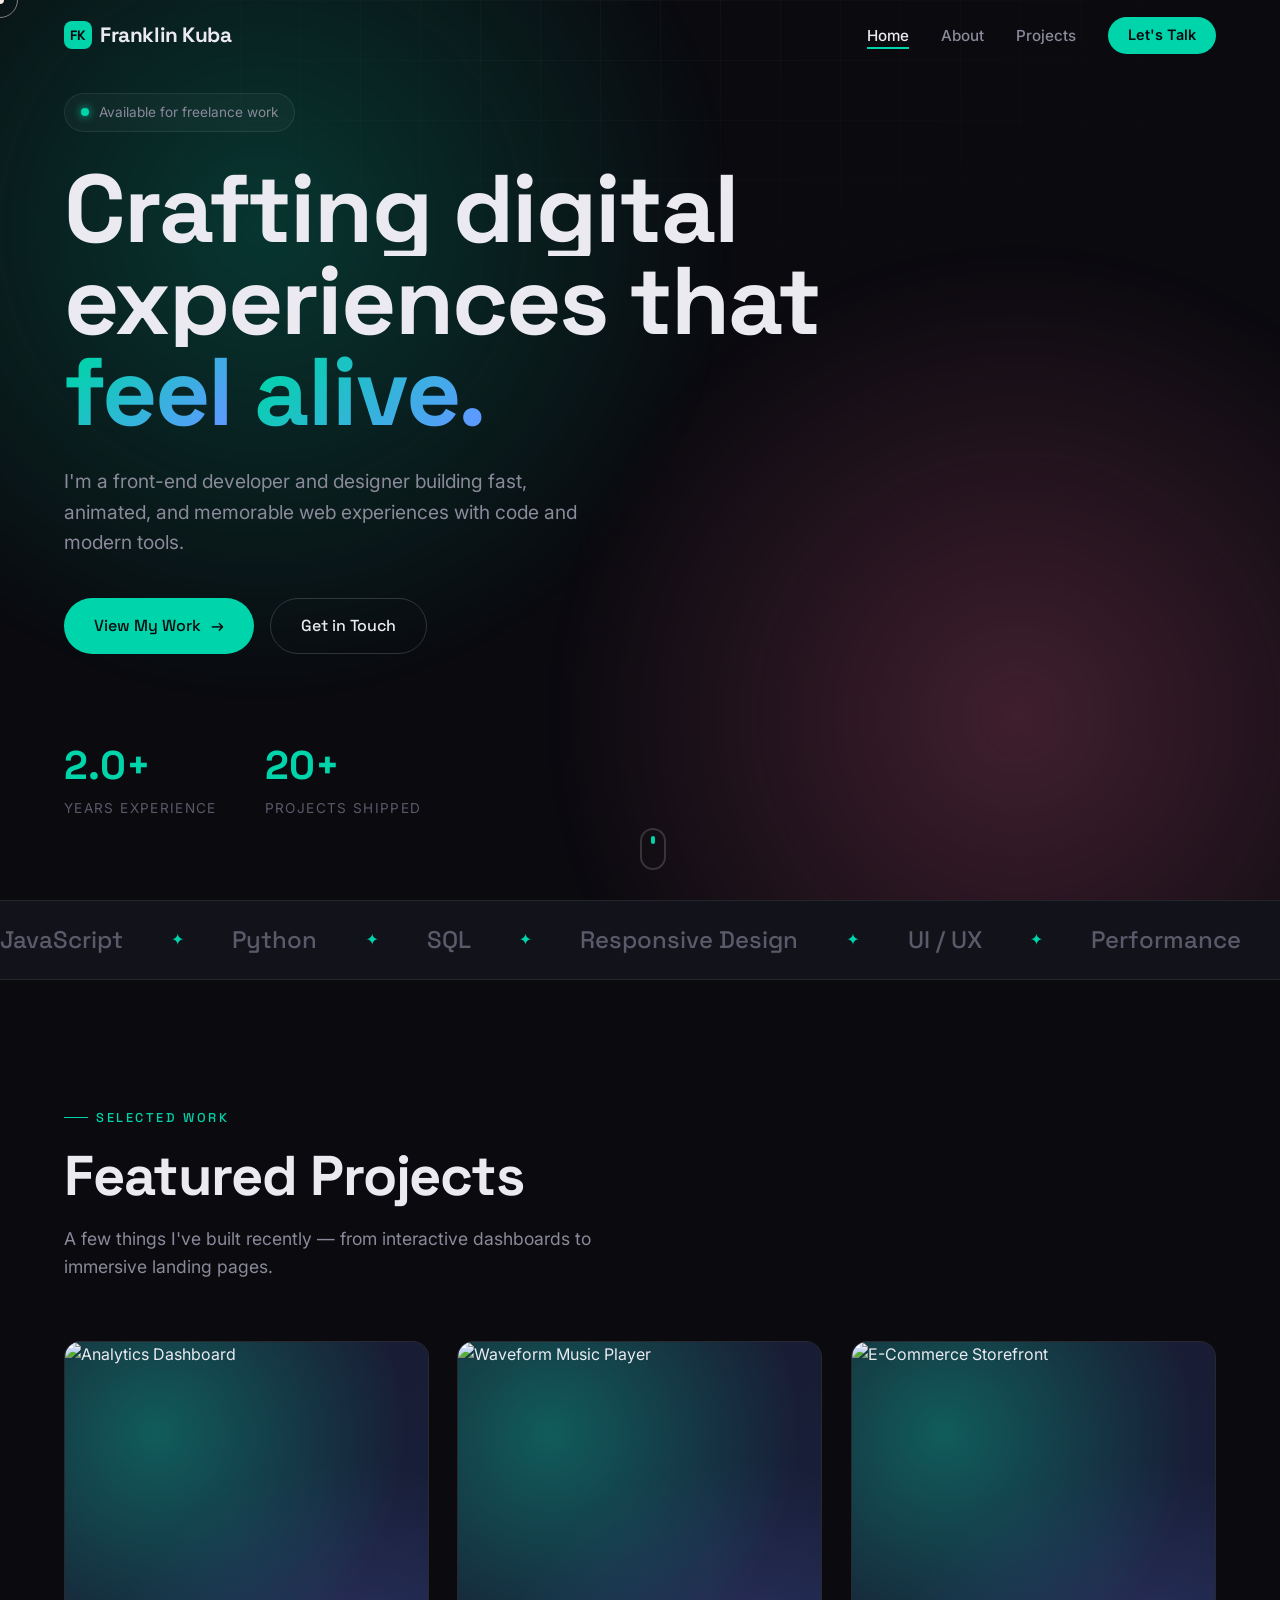
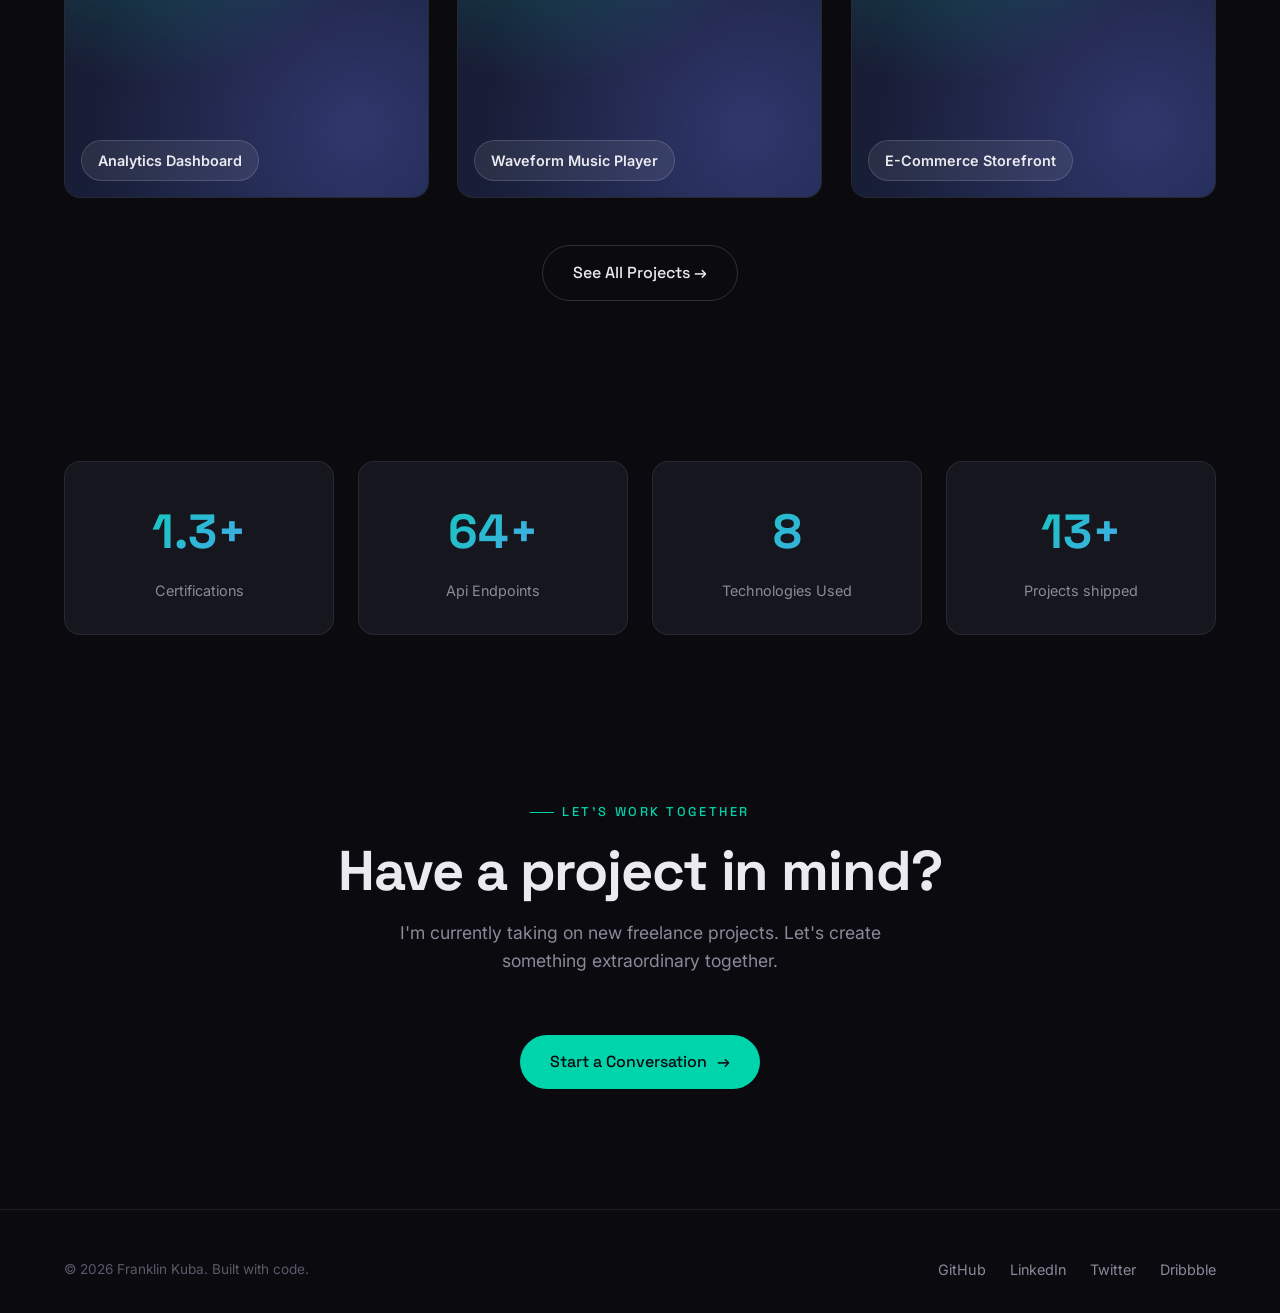
==== index.html @ d11f44b0 "chore: correct css links" ====
<!doctype html>
<html lang="en">
  <head>
    <meta charset="UTF-8" />
    <link rel="icon" type="image/svg+xml" href="/vite.svg" />
    <meta name="viewport" content="width=device-width, initial-scale=1.0" />
    <link rel="stylesheet" href="./css/general.css" />
    <title>Franklin Kuba — Web Developer & Designer</title>
    <meta
      property="og:image"
      content="https://bolt.new/static/og_default.png"
    />
    <meta name="twitter:card" content="summary_large_image" />
    <meta
      name="twitter:image"
      content="https://bolt.new/static/og_default.png"
    />
  </head>
  <body>
    <!-- Loader -->
    <div class="loader">
      <div class="loader-text">FRANKLIN KUBA</div>
      <div class="loader-bar"></div>
    </div>

    <!-- Custom cursor -->
    <div class="cursor-dot"></div>
    <div class="cursor-ring"></div>

    <!-- Backgrounds -->
    <div class="aurora"></div>
    <div class="grid-overlay"></div>

    <div class="page-wrapper">
      <!-- Navbar -->
      <nav class="navbar">
        <div class="container">
          <a href="index.html" class="logo">
            <span class="logo-mark">FK</span>
            Franklin Kuba
          </a>
          <button class="nav-toggle" aria-label="Toggle menu">
            <span></span><span></span><span></span>
          </button>
          <ul class="nav-links">
            <li><a href="index.html">Home</a></li>
            <li><a href="./pages/about.html">About</a></li>
            <li><a href="./pages/projects.html">Projects</a></li>
            <li>
              <a href="./pages/contact.html" class="nav-cta">Let's Talk</a>
            </li>
          </ul>
        </div>
      </nav>

      <!-- Hero -->
      <section class="hero">
        <div class="container">
          <div class="hero-badge">
            <span class="dot"></span>
            Available for freelance work
          </div>
          <h1>
            <span data-split>Crafting digital</span>
            <span data-split>experiences that</span>
            <span class="accent-text" data-split>feel alive.</span>
          </h1>
          <p class="hero-desc">
            I'm a front-end developer and designer building fast, animated, and
            memorable web experiences with code and modern tools.
          </p>
          <div class="hero-actions">
            <a href="./pages/projects.html" class="btn btn-primary">
              View My Work
              <span>→</span>
            </a>
            <a href="contact.html" class="btn btn-ghost">Get in Touch</a>
          </div>

          <div class="hero-stats">
            <div class="hero-stat">
              <div class="num">
                <span data-count="2" data-suffix="+">0</span>
              </div>
              <div class="label">Years Experience</div>
            </div>
            <div class="hero-stat">
              <div class="num">
                <span data-count="20" data-suffix="+">0</span>
              </div>
              <div class="label">Projects Shipped</div>
            </div>
            <!-- <div class="hero-stat">
                            <div class="num">
                                <span data-count="20" data-suffix="+">0</span>
                            </div>
                            <div class="label">Happy Clients</div>
                        </div> -->
          </div>
        </div>

        <div class="scroll-indicator">
          <div class="wheel"></div>
        </div>
      </section>

      <!-- Marquee -->
      <div class="marquee">
        <div class="marquee-track">
          <span>JavaScript</span>
          <span>Python</span>
          <span>SQL</span>
          <span>Responsive Design</span>
          <span>UI / UX</span>
          <span>Performance</span>
          <span>JavaScript</span>
          <span>Python</span>
          <span>SQL</span>
          <span>Responsive Design</span>
          <span>UI / UX</span>
          <span>Performance</span>
        </div>
      </div>

      <!-- Featured Work -->
      <section>
        <div class="container">
          <div class="reveal">
            <div class="eyebrow">Selected Work</div>
            <h2 class="section-title">Featured Projects</h2>
            <p class="section-sub">
              A few things I've built recently — from interactive dashboards to
              immersive landing pages.
            </p>
          </div>

          <div class="projects-grid">
            <div class="project-card reveal">
              <div class="project-thumb">
                <img
                  src="https://picsum.photos/seed/analytics/800/1000"
                  alt="Analytics Dashboard"
                  loading="lazy"
                />
              </div>
              <div class="project-title-chip">Analytics Dashboard</div>
              <div class="project-body">
                <h3>Analytics Dashboard</h3>
                <p>
                  Real-time data visualization platform with interactive charts,
                  live updates, and a polished dark-mode interface.
                </p>
                <div class="project-tags">
                  <span>JavaScript</span><span>Charts</span><span>Dark UI</span>
                </div>
                <!-- NEW -->
                <div class="project-links">
                  <a
                    href="https://your-live-site.netlify.app"
                    class="link-live"
                    target="_blank"
                    rel="noopener noreferrer"
                    >Live Demo ↗</a
                  >
                  <a
                    href="https://github.com/theprotoscore/your-repo"
                    class="link-repo"
                    target="_blank"
                    rel="noopener noreferrer"
                    >GitHub ↗</a
                  >
                </div>
              </div>
            </div>

            <div class="project-card reveal reveal-delay-1">
              <div class="project-thumb">
                <img
                  src="https://picsum.photos/seed/waveform/800/1000"
                  alt="Waveform Music Player"
                  loading="lazy"
                />
              </div>
              <div class="project-title-chip">Waveform Music Player</div>
              <div class="project-body">
                <h3>Waveform Music Player</h3>
                <p>
                  A sleek audio player featuring real-time waveform
                  visualization, gesture controls, and playlist management.
                </p>
                <div class="project-tags">
                  <span>Web Audio</span><span>Canvas</span><span>Gestures</span>
                </div>
                <!-- NEW -->
                <div class="project-links">
                  <a
                    href="https://your-live-site.netlify.app"
                    class="link-live"
                    target="_blank"
                    rel="noopener noreferrer"
                    >Live Demo ↗</a
                  >
                  <a
                    href="https://github.com/theprotoscore/your-repo"
                    class="link-repo"
                    target="_blank"
                    rel="noopener noreferrer"
                    >GitHub ↗</a
                  >
                </div>
              </div>
            </div>

            <div class="project-card reveal reveal-delay-2">
              <div class="project-thumb">
                <img
                  src="https://picsum.photos/seed/storefront/800/1000"
                  alt="E-Commerce Storefront"
                  loading="lazy"
                />
              </div>
              <div class="project-title-chip">E-Commerce Storefront</div>
              <div class="project-body">
                <h3>E-Commerce Storefront</h3>
                <p>
                  Full online store with animated product galleries, cart
                  animations, and a frictionless Stripe checkout flow.
                </p>
                <div class="project-tags">
                  <span>E-Commerce</span><span>Animation</span
                  ><span>Stripe</span>
                </div>
                <!-- NEW -->
                <div class="project-links">
                  <a
                    href="https://your-live-site.netlify.app"
                    class="link-live"
                    target="_blank"
                    rel="noopener noreferrer"
                    >Live Demo ↗</a
                  >
                  <a
                    href="https://github.com/theprotoscore/your-repo"
                    class="link-repo"
                    target="_blank"
                    rel="noopener noreferrer"
                    >GitHub ↗</a
                  >
                </div>
              </div>
            </div>
          </div>

          <div class="reveal" style="margin-top: 48px; text-align: center">
            <a href="./pages/projects.html" class="btn btn-ghost"
              >See All Projects →</a
            >
          </div>
        </div>
      </section>

      <!-- Stats -->
      <section style="padding-top: 40px">
        <div class="container">
          <div class="stats-grid">
            <div class="stat-card reveal">
              <div class="num">
                <span data-count="2" data-suffix="+">0</span>
              </div>
              <div class="label">Certifications</div>
            </div>
            <div class="stat-card reveal reveal-delay-1">
              <div class="num">
                <span data-count="100" data-suffix="+">0</span>
              </div>
              <div class="label">Api Endpoints</div>
            </div>
            <div class="stat-card reveal reveal-delay-2">
              <div class="num">
                <span data-count="12" data-suffix="">0</span>
              </div>
              <div class="label">Technologies Used</div>
            </div>
            <div class="stat-card reveal reveal-delay-3">
              <div class="num">
                <span data-count="20" data-suffix="+">0</span>
              </div>
              <div class="label">Projects shipped</div>
            </div>
          </div>
        </div>
      </section>

      <!-- CTA -->
      <section style="padding-top: 40px">
        <div class="container">
          <div class="reveal" style="text-align: center">
            <div class="eyebrow" style="justify-content: center">
              Let's Work Together
            </div>
            <h2 class="section-title">Have a project in mind?</h2>
            <p
              class="section-sub"
              style="margin-left: auto; margin-right: auto"
            >
              I'm currently taking on new freelance projects. Let's create
              something extraordinary together.
            </p>
            <a href="contact.html" class="btn btn-primary">
              Start a Conversation
              <span>→</span>
            </a>
          </div>
        </div>
      </section>

      <!-- Footer -->
      <footer class="footer">
        <div class="container">
          <div class="footer-copy">© 2026 Franklin Kuba. Built with code.</div>
          <div class="footer-links">
            <a href="https://github.com" target="_blank">GitHub</a>
            <a href="https://linkedin.com" target="_blank">LinkedIn</a>
            <a href="https://twitter.com" target="_blank">Twitter</a>
            <a href="https://dribbble.com" target="_blank">Dribbble</a>
          </div>
        </div>
      </footer>
    </div>

    <script type="module" src="/js/main.js"></script>
  </body>
</html>
---- css/general.css ----
/* ============================================
   Portfolio — General (shared on every page)
   ============================================ */

@import url("https://fonts.googleapis.com/css2?family=Space+Grotesk:wght@400;500;700&family=Inter:wght@300;400;500;600&display=swap");

/* ---------- Reset & Base ---------- */
*,
*::before,
*::after {
  margin: 0;
  padding: 0;
  box-sizing: border-box;
}

:root {
  /* Colors */
  --bg: #0a0a0f;
  --bg-elev: #12121a;
  --bg-card: #16161f;
  --surface: rgba(255, 255, 255, 0.03);
  --surface-hover: rgba(255, 255, 255, 0.07);

  --text: #eaeaf0;
  --text-muted: #8a8a9a;
  --text-dim: #5a5a6a;

  --accent: #00d4aa;
  --accent-dim: #00a88a;
  --accent-glow: rgba(0, 212, 170, 0.35);
  --accent-2: #ff6b9d;
  --accent-3: #5b9bff;

  --border: rgba(255, 255, 255, 0.08);
  --border-bright: rgba(255, 255, 255, 0.16);

  /* Typography */
  --font-display: "Space Grotesk", system-ui, sans-serif;
  --font-body: "Inter", system-ui, sans-serif;

  /* Spacing */
  --space: 8px;
  --radius: 16px;
  --radius-sm: 10px;

  /* Transitions */
  --ease-out: cubic-bezier(0.16, 1, 0.3, 1);
  --ease-in-out: cubic-bezier(0.65, 0, 0.35, 1);
  --spring: cubic-bezier(0.34, 1.56, 0.64, 1);
  --ease-soft: cubic-bezier(0.33, 1, 0.68, 1);

  --nav-h: 72px;
}

html {
  scroll-behavior: smooth;
}

body {
  font-family: var(--font-body);
  font-weight: 400;
  line-height: 1.6;
  color: var(--text);
  background: var(--bg);
  overflow-x: hidden;
  -webkit-font-smoothing: antialiased;
  -moz-osx-font-smoothing: grayscale;
}

a {
  color: inherit;
  text-decoration: none;
}

ul {
  list-style: none;
}

h1,
h2,
h3,
h4 {
  font-family: var(--font-display);
  font-weight: 700;
  line-height: 1.15;
  letter-spacing: -0.02em;
}

/* ---------- Aurora background ---------- */
.aurora {
  position: fixed;
  inset: 0;
  z-index: 0;
  overflow: hidden;
  pointer-events: none;
}
.aurora::before,
.aurora::after {
  content: "";
  position: absolute;
  width: 75vw;
  height: 75vw;
  border-radius: 50%;
  opacity: 0.22;
  will-change: transform;
  animation: aurora-float 20s var(--ease-in-out) infinite alternate;
}
.aurora::before {
  background: radial-gradient(closest-side, var(--accent), transparent);
  top: -28%;
  left: -17%;
}
.aurora::after {
  background: radial-gradient(closest-side, var(--accent-2), transparent);
  bottom: -33%;
  right: -17%;
  animation-delay: -10s;
}

@keyframes aurora-float {
  0% {
    transform: translate(0, 0) scale(1);
  }
  50% {
    transform: translate(8vw, 6vh) scale(1.15);
  }
  100% {
    transform: translate(-5vw, 4vh) scale(0.9);
  }
}

/* ---------- Grid noise overlay ---------- */
.grid-overlay {
  position: fixed;
  inset: 0;
  z-index: 1;
  pointer-events: none;
  background-image:
    linear-gradient(to right, var(--border) 1px, transparent 1px),
    linear-gradient(to bottom, var(--border) 1px, transparent 1px);
  background-size: 60px 60px;
  mask-image: radial-gradient(
    ellipse 80% 60% at 50% 0%,
    black 0%,
    transparent 70%
  );
  -webkit-mask-image: radial-gradient(
    ellipse 80% 60% at 50% 0%,
    black 0%,
    transparent 70%
  );
  opacity: 0.4;
}

/* ---------- Custom cursor ---------- */
.cursor-dot,
.cursor-ring {
  position: fixed;
  top: 0;
  left: 0;
  border-radius: 50%;
  pointer-events: none;
  z-index: 9999;
  mix-blend-mode: difference;
}
.cursor-dot {
  width: 8px;
  height: 8px;
  background: #fff;
  transform: translate(-50%, -50%);
  transition:
    width 0.2s,
    height 0.2s;
}
.cursor-ring {
  width: 36px;
  height: 36px;
  border: 1.5px solid rgba(255, 255, 255, 0.5);
  transform: translate(-50%, -50%);
  transition:
    width 0.3s var(--spring),
    height 0.3s var(--spring),
    border-color 0.3s;
}
.cursor-ring.hover {
  width: 56px;
  height: 56px;
  border-color: var(--accent);
}

/* ---------- Loader ---------- */
.loader {
  position: fixed;
  inset: 0;
  z-index: 10000;
  background: var(--bg);
  display: flex;
  align-items: center;
  justify-content: center;
  transition:
    opacity 0.6s var(--ease-out),
    visibility 0.6s;
}
.loader.done {
  opacity: 0;
  visibility: hidden;
}
.loader-text {
  font-family: var(--font-display);
  font-size: 1.4rem;
  font-weight: 500;
  letter-spacing: 0.3em;
  color: var(--text-muted);
  overflow: hidden;
}
.loader-text span {
  display: inline-block;
  animation: loader-rise 0.6s var(--ease-out) forwards;
  opacity: 0;
  transform: translateY(20px);
}
@keyframes loader-rise {
  to {
    opacity: 1;
    transform: translateY(0);
  }
}
.loader-bar {
  position: absolute;
  bottom: 0;
  left: 0;
  height: 2px;
  width: 0%;
  background: var(--accent);
  box-shadow: 0 0 12px var(--accent-glow);
}

/* ---------- Layout ---------- */
.page-wrapper {
  position: relative;
  z-index: 2;
}

section {
  padding: 120px 0;
}

.container {
  max-width: 1200px;
  margin: 0 auto;
  padding: 0 24px;
}

.eyebrow {
  display: inline-flex;
  align-items: center;
  gap: 8px;
  font-family: var(--font-display);
  font-size: 0.8rem;
  font-weight: 500;
  text-transform: uppercase;
  letter-spacing: 0.2em;
  color: var(--accent);
  margin-bottom: 16px;
}
.eyebrow::before {
  content: "";
  width: 24px;
  height: 1px;
  background: var(--accent);
}

.section-title {
  font-size: clamp(2rem, 5vw, 3.5rem);
  margin-bottom: 16px;
}

.section-sub {
  font-size: 1.1rem;
  color: var(--text-muted);
  max-width: 560px;
  margin-bottom: 60px;
}

/* ---------- Page header (inner pages) ---------- */
.page-header {
  padding-top: calc(var(--nav-h) + 80px);
  padding-bottom: 40px;
}
.page-header .container {
  text-align: left;
}

/* ---------- Navbar ---------- */
.navbar {
  position: fixed;
  top: 0;
  left: 0;
  right: 0;
  height: var(--nav-h);
  z-index: 1000;
  display: flex;
  align-items: center;
  transition:
    background 0.4s var(--ease-out),
    border-color 0.4s;
  border-bottom: 1px solid transparent;
}
.navbar.scrolled {
  background: rgba(10, 10, 15, 0.8);
  backdrop-filter: blur(16px);
  -webkit-backdrop-filter: blur(16px);
  border-bottom: 1px solid var(--border);
}
.navbar .container {
  display: flex;
  align-items: center;
  justify-content: space-between;
  width: 100%;
}

.logo {
  font-family: var(--font-display);
  font-weight: 700;
  font-size: 1.3rem;
  letter-spacing: -0.02em;
  display: flex;
  align-items: center;
  gap: 8px;
}
.logo-mark {
  width: 28px;
  height: 28px;
  border-radius: 8px;
  background: var(--accent);
  display: grid;
  place-items: center;
  font-size: 0.85rem;
  color: var(--bg);
  font-weight: 700;
  transition: transform 0.4s var(--spring);
}
.logo:hover .logo-mark {
  transform: rotate(90deg) scale(1.1);
}

.nav-links {
  display: flex;
  gap: 32px;
  align-items: center;
}
.nav-links a {
  font-size: 0.95rem;
  font-weight: 500;
  color: var(--text-muted);
  position: relative;
  transition: color 0.3s;
  padding: 4px 0;
}
.nav-links a::after {
  content: "";
  position: absolute;
  bottom: 0;
  left: 0;
  width: 0;
  height: 2px;
  background: var(--accent);
  transition: width 0.3s var(--ease-out);
}
.nav-links a:hover,
.nav-links a.active {
  color: var(--text);
}
.nav-links a:hover::after,
.nav-links a.active::after {
  width: 100%;
}

/* Higher specificity than ".nav-links a" so these actually apply */
.nav-links a.nav-cta {
  display: inline-block;
  padding: 8px 20px;
  border-radius: 100px;
  background: var(--accent);
  color: var(--bg);
  font-weight: 600;
  font-size: 0.9rem;
  line-height: 1.4;
  transition:
    transform 0.3s var(--spring),
    box-shadow 0.3s;
}
.nav-links a.nav-cta::after {
  display: none;
}
.nav-links a.nav-cta:hover {
  color: var(--bg);
  transform: translateY(-2px);
  box-shadow: 0 8px 24px var(--accent-glow);
}

.nav-toggle {
  display: none;
  flex-direction: column;
  gap: 5px;
  background: none;
  border: none;
  cursor: pointer;
  padding: 8px;
}
.nav-toggle span {
  width: 24px;
  height: 2px;
  background: var(--text);
  border-radius: 2px;
  transition:
    transform 0.3s var(--ease-out),
    opacity 0.3s;
}
.nav-toggle.open span:nth-child(1) {
  transform: translateY(7px) rotate(45deg);
}
.nav-toggle.open span:nth-child(2) {
  opacity: 0;
}
.nav-toggle.open span:nth-child(3) {
  transform: translateY(-7px) rotate(-45deg);
}

/* ---------- Buttons ---------- */
.btn {
  display: inline-flex;
  align-items: center;
  gap: 10px;
  padding: 14px 30px;
  border-radius: 100px;
  font-family: var(--font-display);
  font-weight: 500;
  font-size: 1rem;
  cursor: pointer;
  border: none;
  position: relative;
  overflow: hidden;
  transition:
    transform 0.3s var(--spring),
    box-shadow 0.3s;
}
.btn-primary {
  background: var(--accent);
  color: var(--bg);
}
.btn-primary > * {
  position: relative;
  z-index: 1;
}
.btn-primary:hover {
  transform: translateY(-3px);
  box-shadow: 0 12px 32px rgba(0, 212, 170, 0.3);
}

.btn-ghost {
  background: transparent;
  color: var(--text);
  border: 1px solid var(--border-bright);
}
.btn-ghost:hover {
  border-color: var(--accent);
  color: var(--accent);
  transform: translateY(-3px);
}

/* ---------- Scroll reveal ---------- */
.reveal {
  opacity: 0;
  transform: translateY(40px);
  transition:
    opacity 0.8s var(--ease-out),
    transform 0.8s var(--ease-out);
}
.reveal.in {
  opacity: 1;
  transform: translateY(0);
}
.reveal-delay-1 {
  transition-delay: 0.1s;
}
.reveal-delay-2 {
  transition-delay: 0.2s;
}
.reveal-delay-3 {
  transition-delay: 0.3s;
}
.reveal-delay-4 {
  transition-delay: 0.4s;
}
.reveal-delay-5 {
  transition-delay: 0.5s;
}

/* ---------- Stagger text ---------- */
.split-line {
  overflow: hidden;
  display: block;
}
.split-word {
  display: inline-block;
  transform: translateY(110%);
  transition: transform 0.7s var(--ease-out);
}
.split-word.in {
  transform: translateY(0);
}

/* ---------- Hero (index) ---------- */
.hero {
  min-height: 100vh;
  display: flex;
  align-items: center;
  padding-top: var(--nav-h);
  padding-bottom: 60px;
  position: relative;
}
.hero .container {
  position: relative;
  z-index: 3;
  width: 100%;
}
.hero-badge {
  display: inline-flex;
  align-items: center;
  gap: 10px;
  padding: 8px 16px;
  border-radius: 100px;
  background: var(--surface);
  border: 1px solid var(--border);
  font-size: 0.85rem;
  color: var(--text-muted);
  margin-bottom: 32px;
  opacity: 0;
  animation: fade-down 0.8s var(--ease-out) 0.8s forwards;
}
.hero-badge .dot {
  width: 8px;
  height: 8px;
  border-radius: 50%;
  background: var(--accent);
  box-shadow: 0 0 8px var(--accent);
  animation: pulse 2s ease-in-out infinite;
}
@keyframes pulse {
  0%,
  100% {
    opacity: 1;
  }
  50% {
    opacity: 0.4;
  }
}
@keyframes fade-down {
  from {
    opacity: 0;
    transform: translateY(-20px);
  }
  to {
    opacity: 1;
    transform: translateY(0);
  }
}

.hero h1 {
  font-size: clamp(2.6rem, 8vw, 6rem);
  font-weight: 700;
  line-height: 0.95;
  margin-bottom: 28px;
}
.hero h1 .split-line {
  line-height: 0.95;
}
.hero h1 .accent-text {
  background: linear-gradient(135deg, var(--accent) 10%, var(--accent-3) 90%);
  -webkit-background-clip: text;
  background-clip: text;
  -webkit-text-fill-color: transparent;
  color: var(--accent);
  position: relative;
}
.hero h1 .accent-text .split-word {
  background: linear-gradient(135deg, var(--accent) 10%, var(--accent-3) 90%);
  -webkit-background-clip: text;
  background-clip: text;
  -webkit-text-fill-color: transparent;
  color: var(--accent);
}

.hero-desc {
  font-size: 1.2rem;
  color: var(--text-muted);
  max-width: 520px;
  margin-bottom: 40px;
  opacity: 0;
  animation: fade-up 0.8s var(--ease-out) 1.2s forwards;
}
/* fade-up is also used by .form-success in contact.css */
@keyframes fade-up {
  from {
    opacity: 0;
    transform: translateY(30px);
  }
  to {
    opacity: 1;
    transform: translateY(0);
  }
}

.hero-actions {
  display: flex;
  gap: 16px;
  flex-wrap: wrap;
  opacity: 0;
  animation: fade-up 0.8s var(--ease-out) 1.4s forwards;
}

.hero-stats {
  display: flex;
  gap: 48px;
  margin-top: 80px;
  opacity: 0;
  animation: fade-up 0.8s var(--ease-out) 1.6s forwards;
}
.hero-stat .num {
  font-family: var(--font-display);
  font-size: 2.5rem;
  font-weight: 700;
  color: var(--accent);
}
.hero-stat .label {
  font-size: 0.85rem;
  color: var(--text-dim);
  text-transform: uppercase;
  letter-spacing: 0.1em;
}

/* Scroll indicator */
.scroll-indicator {
  position: absolute;
  bottom: 30px;
  left: 50%;
  transform: translateX(-50%);
  width: 26px;
  height: 42px;
  border: 2px solid var(--border-bright);
  border-radius: 14px;
  display: flex;
  justify-content: center;
  padding-top: 6px;
  opacity: 0;
  animation: fade-up 0.8s var(--ease-out) 2s forwards;
}
.scroll-indicator .wheel {
  width: 4px;
  height: 8px;
  background: var(--accent);
  border-radius: 2px;
  animation: scroll-wheel 1.8s ease-in-out infinite;
}
@keyframes scroll-wheel {
  0% {
    transform: translateY(0);
    opacity: 1;
  }
  40% {
    transform: translateY(12px);
    opacity: 0;
  }
  60% {
    transform: translateY(0);
    opacity: 0;
  }
  100% {
    transform: translateY(0);
    opacity: 1;
  }
}

/* ---------- Marquee ---------- */
.marquee {
  overflow: hidden;
  border-top: 1px solid var(--border);
  border-bottom: 1px solid var(--border);
  padding: 20px 0;
  white-space: nowrap;
  background: var(--bg-elev);
}
.marquee-track {
  display: inline-flex;
  gap: 48px;
  animation: marquee-scroll 25s linear infinite;
}
.marquee-track span {
  font-family: var(--font-display);
  font-size: 1.5rem;
  font-weight: 500;
  color: var(--text-dim);
  display: inline-flex;
  align-items: center;
  gap: 48px;
}
.marquee-track span::after {
  content: "✦";
  color: var(--accent);
  font-size: 1rem;
}
@keyframes marquee-scroll {
  to {
    transform: translateX(-50%);
  }
}

/* ---------- Project cards ---------- */
.projects-grid {
  display: grid;
  grid-template-columns: repeat(auto-fill, minmax(320px, 1fr));
  gap: 28px;
  /* Only the cards react to the pointer, not the gaps between them */
  pointer-events: none;
}

/*
  All card motion goes through three variables (--ty, --ry, --s), so the
  transform has the exact same shape in every state. That lets the browser
  interpolate it smoothly instead of jumping between different transform lists.
  ".project-card.reveal" is listed so this also wins over ".reveal.in".
*/
.project-card,
.project-card.reveal {
  --ty: 0px;
  --ry: 0deg;
  --s: 1;
  transform: perspective(1000px) translate3d(0, var(--ty), 0) rotateY(var(--ry))
    scale(var(--s));
}
.project-card.reveal:not(.in) {
  --ty: 40px; /* scroll-reveal start position */
}

.project-card {
  position: relative;
  aspect-ratio: 4 / 5;
  border-radius: var(--radius);
  overflow: hidden;
  cursor: pointer;
  pointer-events: auto;
  border: 1px solid var(--border);
  background: var(--bg-card);
  /* Removes jagged edges while a card is rotated in 3D */
  backface-visibility: hidden;
  -webkit-backface-visibility: hidden;
  /*
    The 0.12s delay is only used on the way back to rest. It lets the pointer
    cross the gap between two cards without everything snapping back and forth.
  */
  transition:
    transform 0.7s var(--ease-soft) 0.12s,
    opacity 0.8s var(--ease-out),
    border-color 0.4s ease 0.12s,
    box-shadow 0.5s ease 0.12s;

  /*
    Optional mirror reflection (Chrome / Edge / Safari). It is expensive to
    render and was the main cause of the stutter, so it is off by default.
    -webkit-box-reflect: below 6px
      linear-gradient(transparent 75%, rgba(0, 0, 0, 0.18));
  */
}

/* Hovered card: lifts and grows slightly */
.projects-grid .project-card:hover {
  --ty: -10px;
  --s: 1.03;
  z-index: 5;
  border-color: rgba(196, 181, 253, 0.45);
  box-shadow:
    0 25px 60px rgba(0, 0, 0, 0.5),
    0 0 40px rgba(139, 92, 246, 0.2);
  transition-delay: 0s;
}

/* Dark veil used to dim the other cards (cheaper than a CSS filter) */
.project-card::before {
  content: "";
  position: absolute;
  inset: 0;
  z-index: 2;
  background: rgba(6, 6, 14, 0.5);
  opacity: 0;
  pointer-events: none;
  transition: opacity 0.5s ease 0.12s;
}

/* Glass sheen that sweeps across the card on hover (transform only, so it stays smooth) */
.project-card::after {
  content: "";
  position: absolute;
  top: 0;
  bottom: 0;
  left: 0;
  width: 60%;
  z-index: 3;
  pointer-events: none;
  background: linear-gradient(
    105deg,
    transparent 0%,
    rgba(255, 255, 255, 0.16) 50%,
    transparent 100%
  );
  transform: translateX(-140%) skewX(-18deg);
}
.project-card:hover::after {
  transform: translateX(270%) skewX(-18deg);
  transition: transform 1s var(--ease-soft);
}

/* Gallery-style neighbour reaction (mouse / trackpad devices only) */
@media (hover: hover) and (pointer: fine) {
  /* Cards before the hovered one tilt one way and dim */
  .projects-grid:hover > .project-card:not(:hover) {
    --ry: 18deg;
    --s: 0.95;
    transition-delay: 0s;
  }
  /* Cards after the hovered one tilt the other way (must stay after the rule above) */
  .projects-grid > .project-card:hover ~ .project-card {
    --ry: -18deg;
  }
  .projects-grid:hover > .project-card:not(:hover)::before {
    opacity: 1;
    transition-delay: 0s;
  }
}

/* Full-bleed media (default placeholder, or a real <img>) */
.project-thumb {
  position: absolute;
  inset: 0;
  background:
    radial-gradient(circle at 25% 20%, var(--accent-glow), transparent 55%),
    radial-gradient(
      circle at 80% 85%,
      rgba(124, 124, 255, 0.25),
      transparent 55%
    ),
    linear-gradient(135deg, #1a1a2e, #16213e);
}
.project-thumb img {
  width: 100%;
  height: 100%;
  object-fit: cover;
  display: block;
  transition: transform 0.8s var(--ease-soft);
}
.project-thumb .emoji {
  font-size: 5rem;
  display: grid;
  place-items: center;
  height: 100%;
  transition: transform 0.6s var(--ease-out);
}
.project-card:hover .project-thumb .emoji,
.project-card:hover .project-thumb img {
  transform: scale(1.08);
}

/* Title: small glass chip, always visible */
.project-title-chip {
  position: absolute;
  left: 16px;
  bottom: 16px;
  padding: 8px 16px;
  border-radius: 100px;
  font-size: 0.9rem;
  font-weight: 600;
  background: rgba(255, 255, 255, 0.08);
  border: 1px solid rgba(255, 255, 255, 0.15);
  backdrop-filter: blur(12px);
  -webkit-backdrop-filter: blur(12px);
  transition: opacity 0.3s;
}
.project-card:hover .project-title-chip {
  opacity: 0;
}

/* Glass overlay: hidden until hover */
.project-body {
  position: absolute;
  left: 12px;
  right: 12px;
  bottom: 12px;
  padding: 22px;
  border-radius: calc(var(--radius) - 4px);
  /* mirror-glass highlight over a dark tint: stays readable over light images */
  background:
    linear-gradient(
      145deg,
      rgba(255, 255, 255, 0.14) 0%,
      rgba(255, 255, 255, 0.02) 45%
    ),
    rgba(10, 10, 20, 0.55);
  border: 1px solid rgba(255, 255, 255, 0.16);
  box-shadow:
    inset 0 1px 0 rgba(255, 255, 255, 0.25),
    0 10px 40px rgba(0, 0, 0, 0.35);
  backdrop-filter: blur(22px) saturate(140%) brightness(0.7);
  -webkit-backdrop-filter: blur(22px) saturate(140%) brightness(0.7);
  opacity: 0;
  transform: translateY(24px);
  transition:
    opacity 0.4s var(--ease-out),
    transform 0.5s var(--ease-out);
}
.project-card:hover .project-body {
  opacity: 1;
  transform: translateY(0);
}

.project-body h3 {
  color: #fff;
  text-shadow: 0 1px 8px rgba(0, 0, 0, 0.5);
  margin-bottom: 12px;
}

.project-body p {
  font-size: 0.92rem;
  line-height: 1.65;
  color: rgba(255, 255, 255, 0.88);
  text-shadow: 0 1px 6px rgba(0, 0, 0, 0.6);
  margin-bottom: 20px;
}

/* Tags: translucent glassy purple (same hues as the Live Demo button) */
.project-tags {
  display: flex;
  gap: 8px;
  flex-wrap: wrap;
  margin-bottom: 22px;
}
.project-tags span {
  font-size: 0.78rem;
  padding: 4px 12px;
  border-radius: 100px;
  color: #ede9fe;
  background: linear-gradient(
    135deg,
    rgba(196, 181, 253, 0.25),
    rgba(139, 92, 246, 0.2)
  );
  border: 1px solid rgba(196, 181, 253, 0.35);
  box-shadow: inset 0 1px 0 rgba(255, 255, 255, 0.25);
}

/* Project links */
.project-links {
  display: flex;
  flex-wrap: wrap;
  gap: 12px;
}
.project-links a {
  display: inline-flex;
  align-items: center;
  justify-content: center;
  gap: 8px;
  font-family: var(--font-display);
  font-size: 0.85rem;
  font-weight: 500;
  padding: 10px 18px;
  border-radius: 6px;
  transition:
    transform 0.3s var(--spring),
    box-shadow 0.3s,
    border-color 0.3s,
    color 0.3s,
    background 0.3s;
}
.project-links a svg {
  width: 15px;
  height: 15px;
  flex-shrink: 0;
  fill: currentColor;
}

/* Live Demo: light purple gradient */
.project-links .link-live {
  background: linear-gradient(135deg, #c4b5fd, #8b5cf6);
  color: #fff;
  font-weight: 600;
  border: none;
  text-shadow: 0 1px 2px rgba(0, 0, 0, 0.25);
}
.project-links .link-live:hover {
  transform: translateY(-2px);
  box-shadow: 0 8px 24px rgba(139, 92, 246, 0.45);
}

/* GitHub: transparent rectangle */
.project-links .link-repo {
  background: transparent;
  color: #fff;
  border: 1px solid rgba(255, 255, 255, 0.3);
}
.project-links .link-repo:hover {
  transform: translateY(-2px);
  border-color: var(--accent);
  color: var(--accent);
}

/* Touch devices have no hover, so keep the glass panel visible */
@media (hover: none) {
  .project-body {
    opacity: 1;
    transform: none;
  }
  .project-title-chip {
    display: none;
  }
}

/* ---------- Tilt card (3D hover effect) ---------- */
.tilt-card {
  transform-style: preserve-3d;
  perspective: 1000px;
}

/* ---------- Big number stats ---------- */
.stats-grid {
  display: grid;
  grid-template-columns: repeat(auto-fit, minmax(200px, 1fr));
  gap: 24px;
}
.stat-card {
  background: var(--bg-card);
  border: 1px solid var(--border);
  border-radius: var(--radius);
  padding: 32px;
  text-align: center;
  transition:
    transform 0.4s var(--spring),
    border-color 0.3s;
}
.stat-card:hover {
  transform: translateY(-6px);
  border-color: var(--accent);
}
.stat-card .num {
  font-family: var(--font-display);
  font-size: 3rem;
  font-weight: 700;
  background: linear-gradient(135deg, var(--accent), var(--accent-3));
  -webkit-background-clip: text;
  background-clip: text;
  -webkit-text-fill-color: transparent;
}
.stat-card .label {
  font-size: 0.9rem;
  color: var(--text-muted);
  margin-top: 8px;
}

/* ---------- Footer ---------- */
.footer {
  border-top: 1px solid var(--border);
  padding: 48px 0 32px;
  position: relative;
  z-index: 2;
}
.footer .container {
  display: flex;
  justify-content: space-between;
  align-items: center;
  flex-wrap: wrap;
  gap: 24px;
}
.footer-links {
  display: flex;
  gap: 24px;
}
.footer-links a {
  font-size: 0.9rem;
  color: var(--text-muted);
  transition: color 0.3s;
}
.footer-links a:hover {
  color: var(--accent);
}
.footer-copy {
  font-size: 0.85rem;
  color: var(--text-dim);
}

/* ---------- Responsive ---------- */
@media (max-width: 768px) {
  section {
    padding: 80px 0;
  }

  .nav-links {
    position: fixed;
    top: var(--nav-h);
    left: 0;
    right: 0;
    background: rgba(10, 10, 15, 0.97);
    backdrop-filter: blur(20px);
    flex-direction: column;
    padding: 32px;
    gap: 20px;
    transform: translateY(-120%);
    opacity: 0;
    visibility: hidden;
    transition:
      transform 0.4s var(--ease-out),
      opacity 0.4s;
    border-bottom: 1px solid var(--border);
  }
  .nav-links.open {
    transform: translateY(0);
    opacity: 1;
    visibility: visible;
  }
  .nav-toggle {
    display: flex;
  }

  .hero-stats {
    gap: 28px;
    flex-wrap: wrap;
  }
  .footer .container {
    flex-direction: column;
    text-align: center;
  }

  .cursor-dot,
  .cursor-ring {
    display: none;
  }
}

/* ---------- Selection ---------- */
::selection {
  background: var(--accent);
  color: var(--bg);
}

/* ---------- Scrollbar ---------- */
::-webkit-scrollbar {
  width: 8px;
}
::-webkit-scrollbar-track {
  background: var(--bg);
}
::-webkit-scrollbar-thumb {
  background: var(--border-bright);
  border-radius: 4px;
}
::-webkit-scrollbar-thumb:hover {
  background: var(--accent-dim);
}
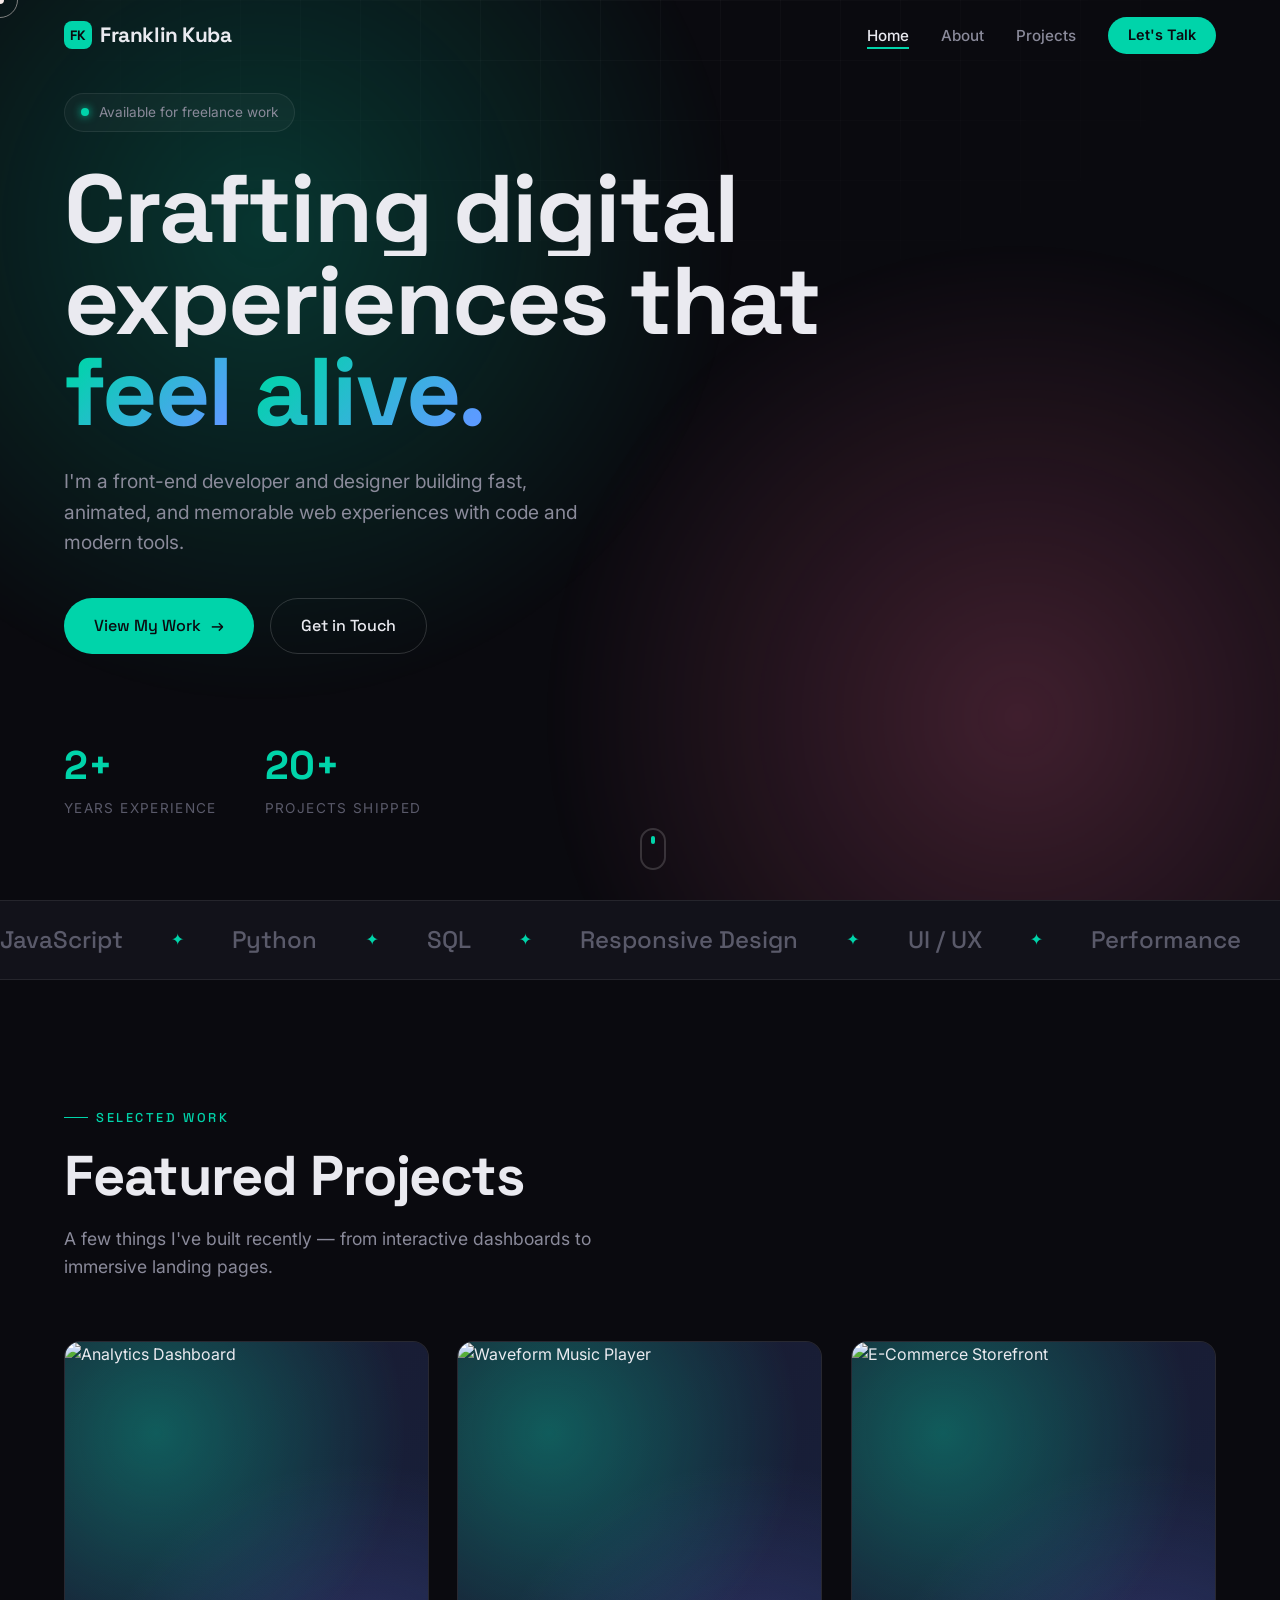
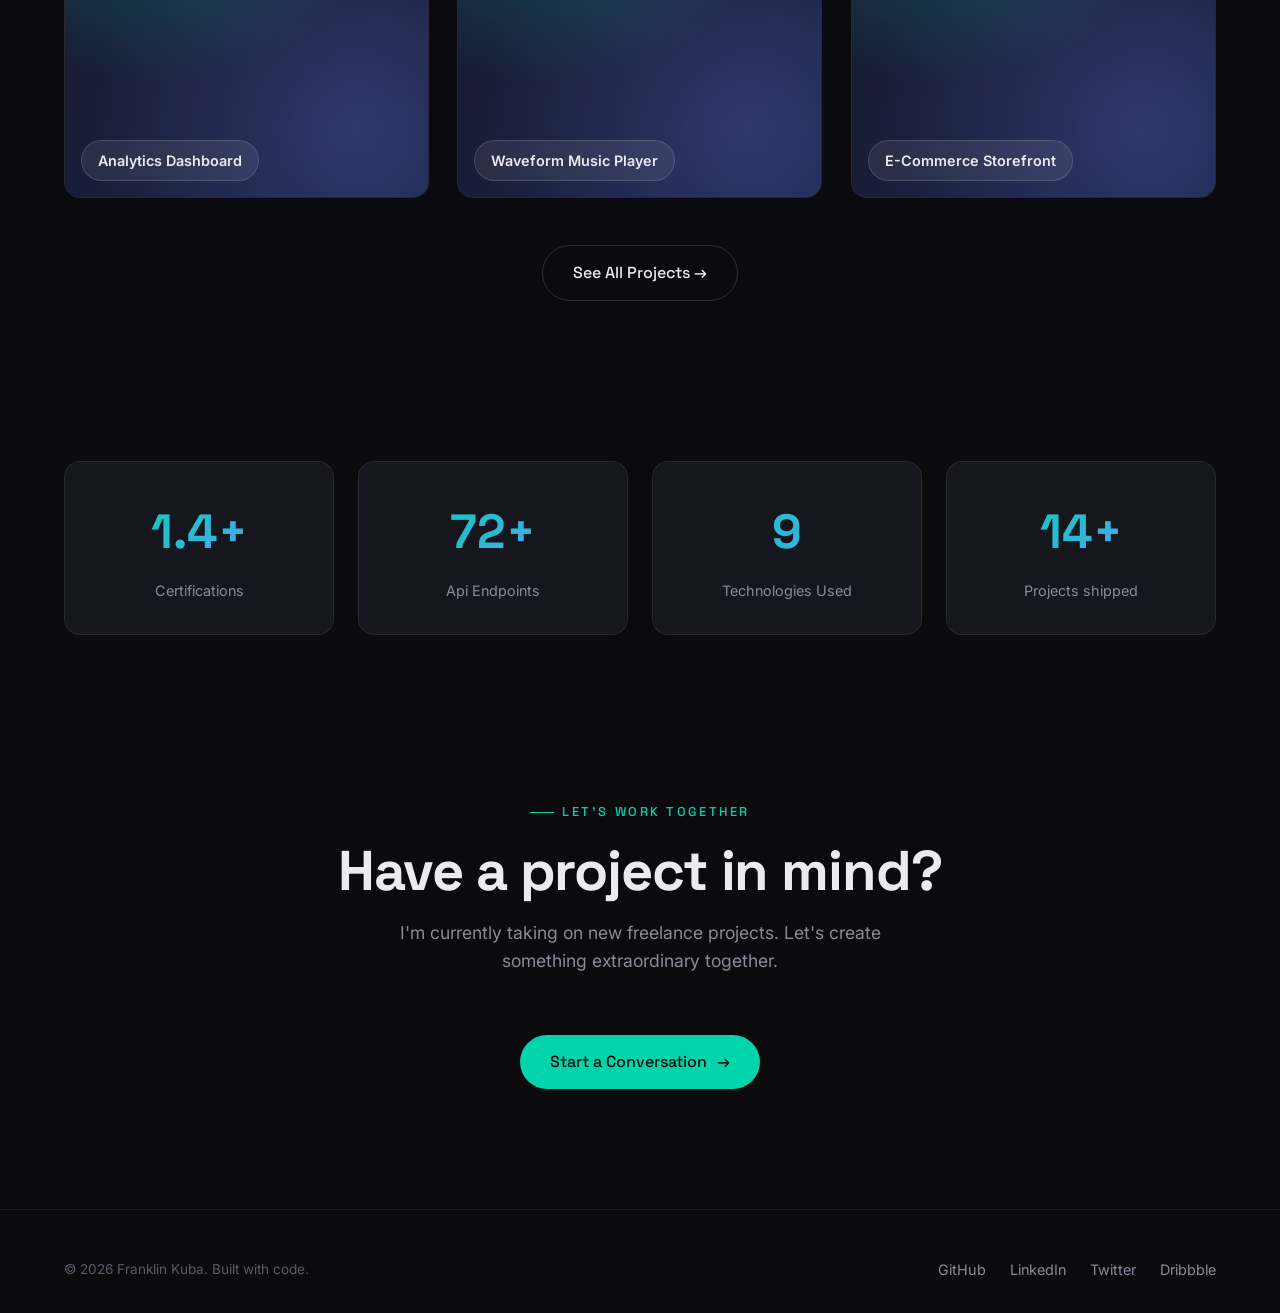
==== commit 68b64b17: "chore: Fix wrong js path links" ====
--- a/index.html
+++ b/index.html
@@ -328,6 +328,6 @@
       </footer>
     </div>
 
-    <script type="module" src="/js/main.js"></script>
+    <script type="module" src="./js/main.js"></script>
   </body>
 </html>
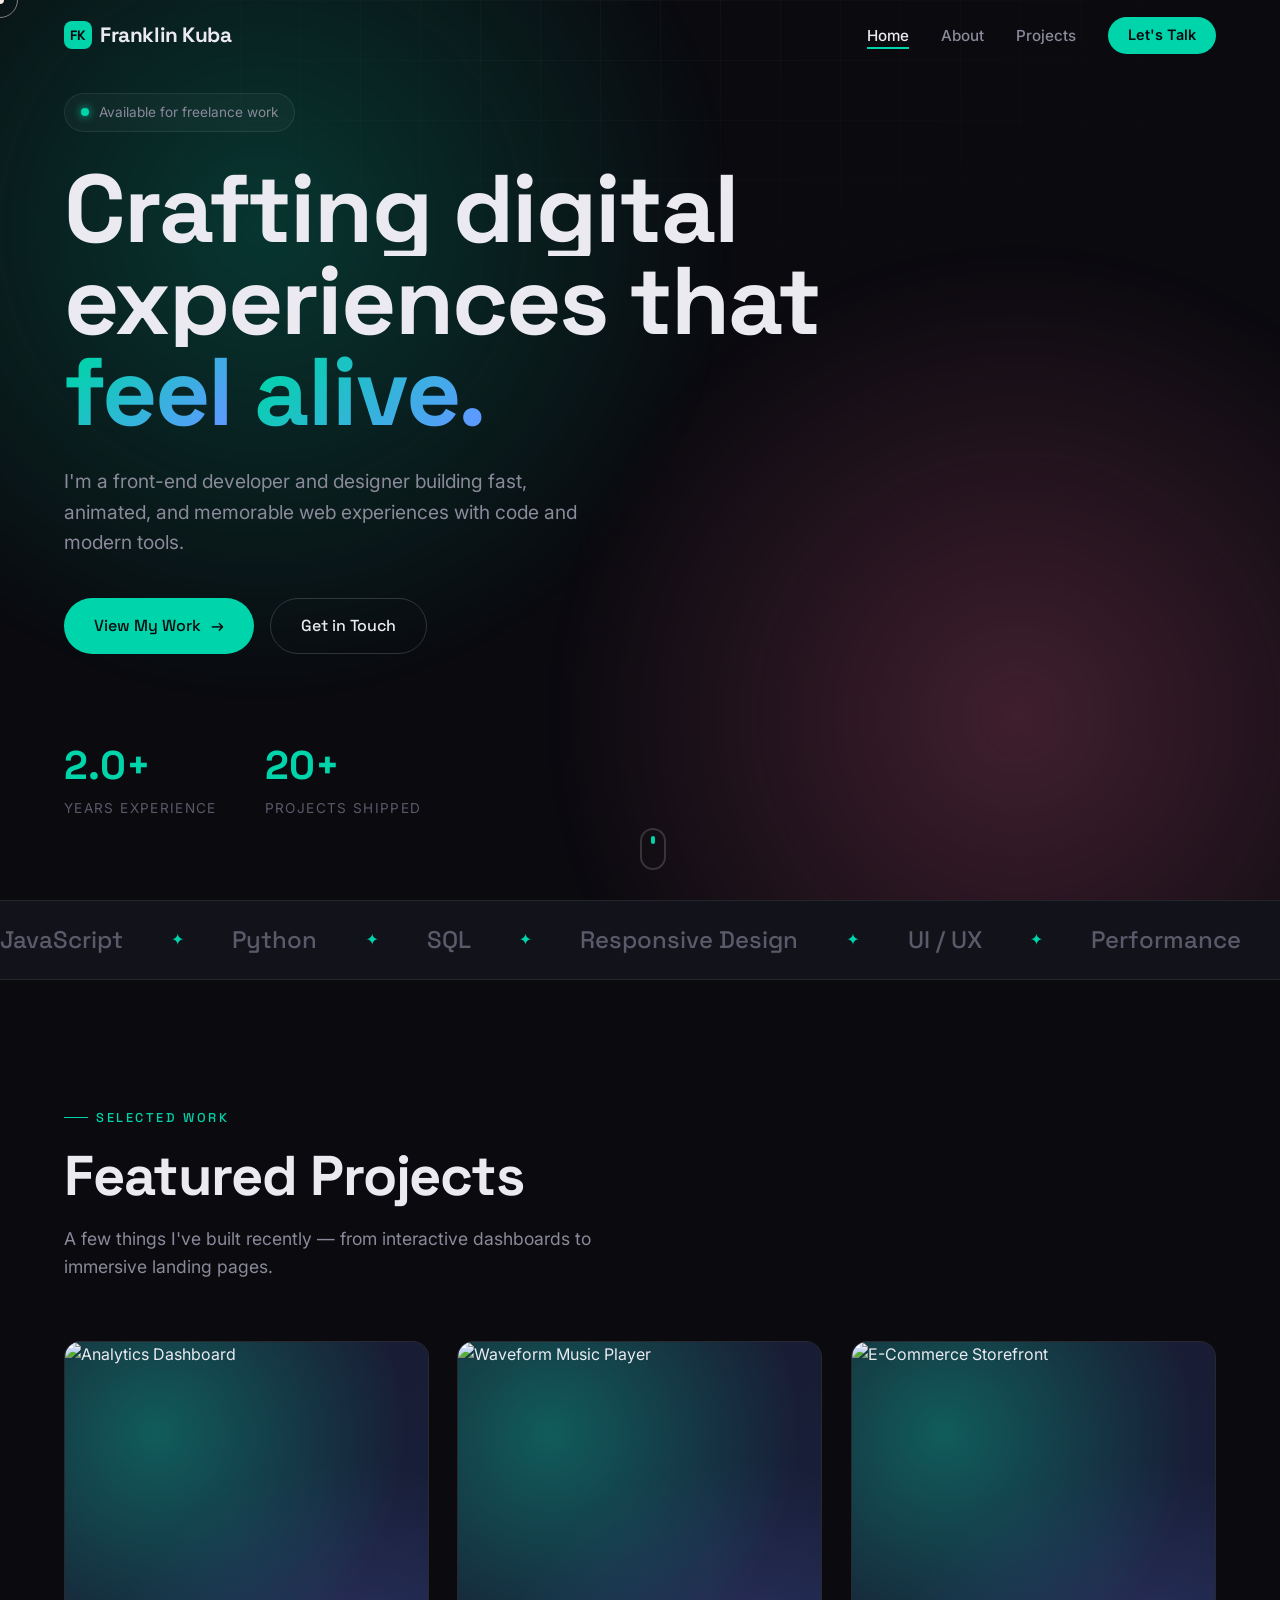
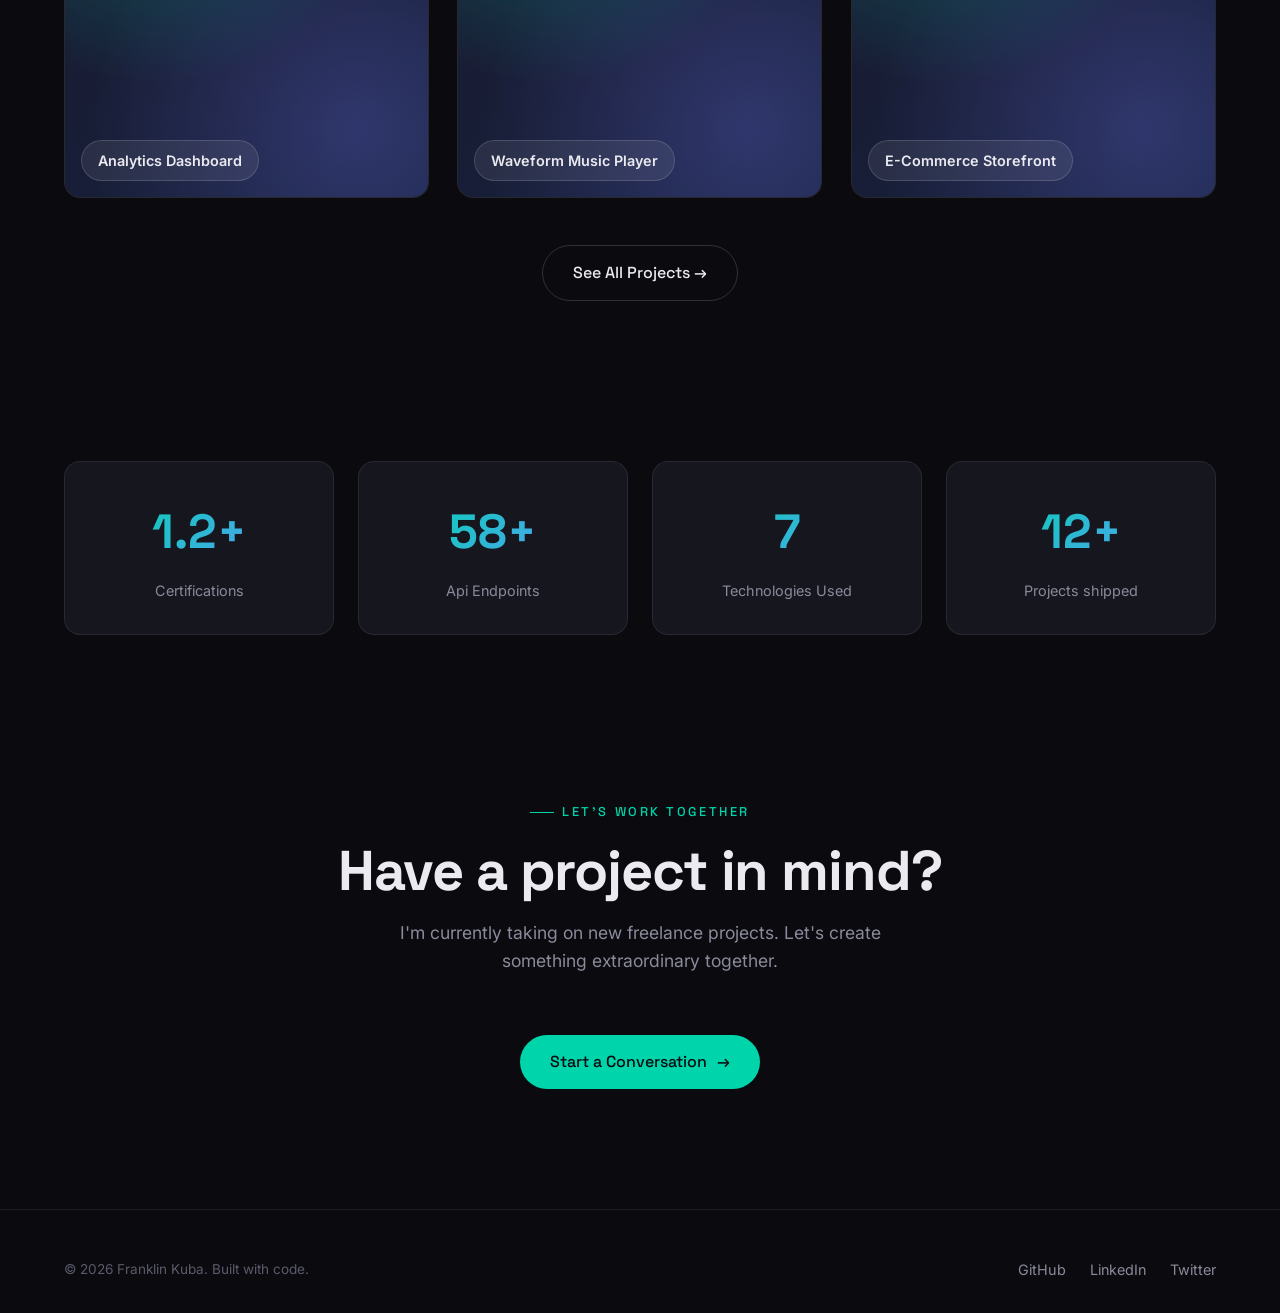
==== commit b47ec7cd: "chore fix links to contact.html" ====
--- a/index.html
+++ b/index.html
@@ -74,7 +74,9 @@
               View My Work
               <span>→</span>
             </a>
-            <a href="contact.html" class="btn btn-ghost">Get in Touch</a>
+            <a href="./pages/contact.html" class="btn btn-ghost"
+              >Get in Touch</a
+            >
           </div>
 
           <div class="hero-stats">
@@ -306,7 +308,7 @@
               I'm currently taking on new freelance projects. Let's create
               something extraordinary together.
             </p>
-            <a href="contact.html" class="btn btn-primary">
+            <a href="./pages/contact.html" class="btn btn-primary">
               Start a Conversation
               <span>→</span>
             </a>
@@ -322,7 +324,6 @@
             <a href="https://github.com" target="_blank">GitHub</a>
             <a href="https://linkedin.com" target="_blank">LinkedIn</a>
             <a href="https://twitter.com" target="_blank">Twitter</a>
-            <a href="https://dribbble.com" target="_blank">Dribbble</a>
           </div>
         </div>
       </footer>
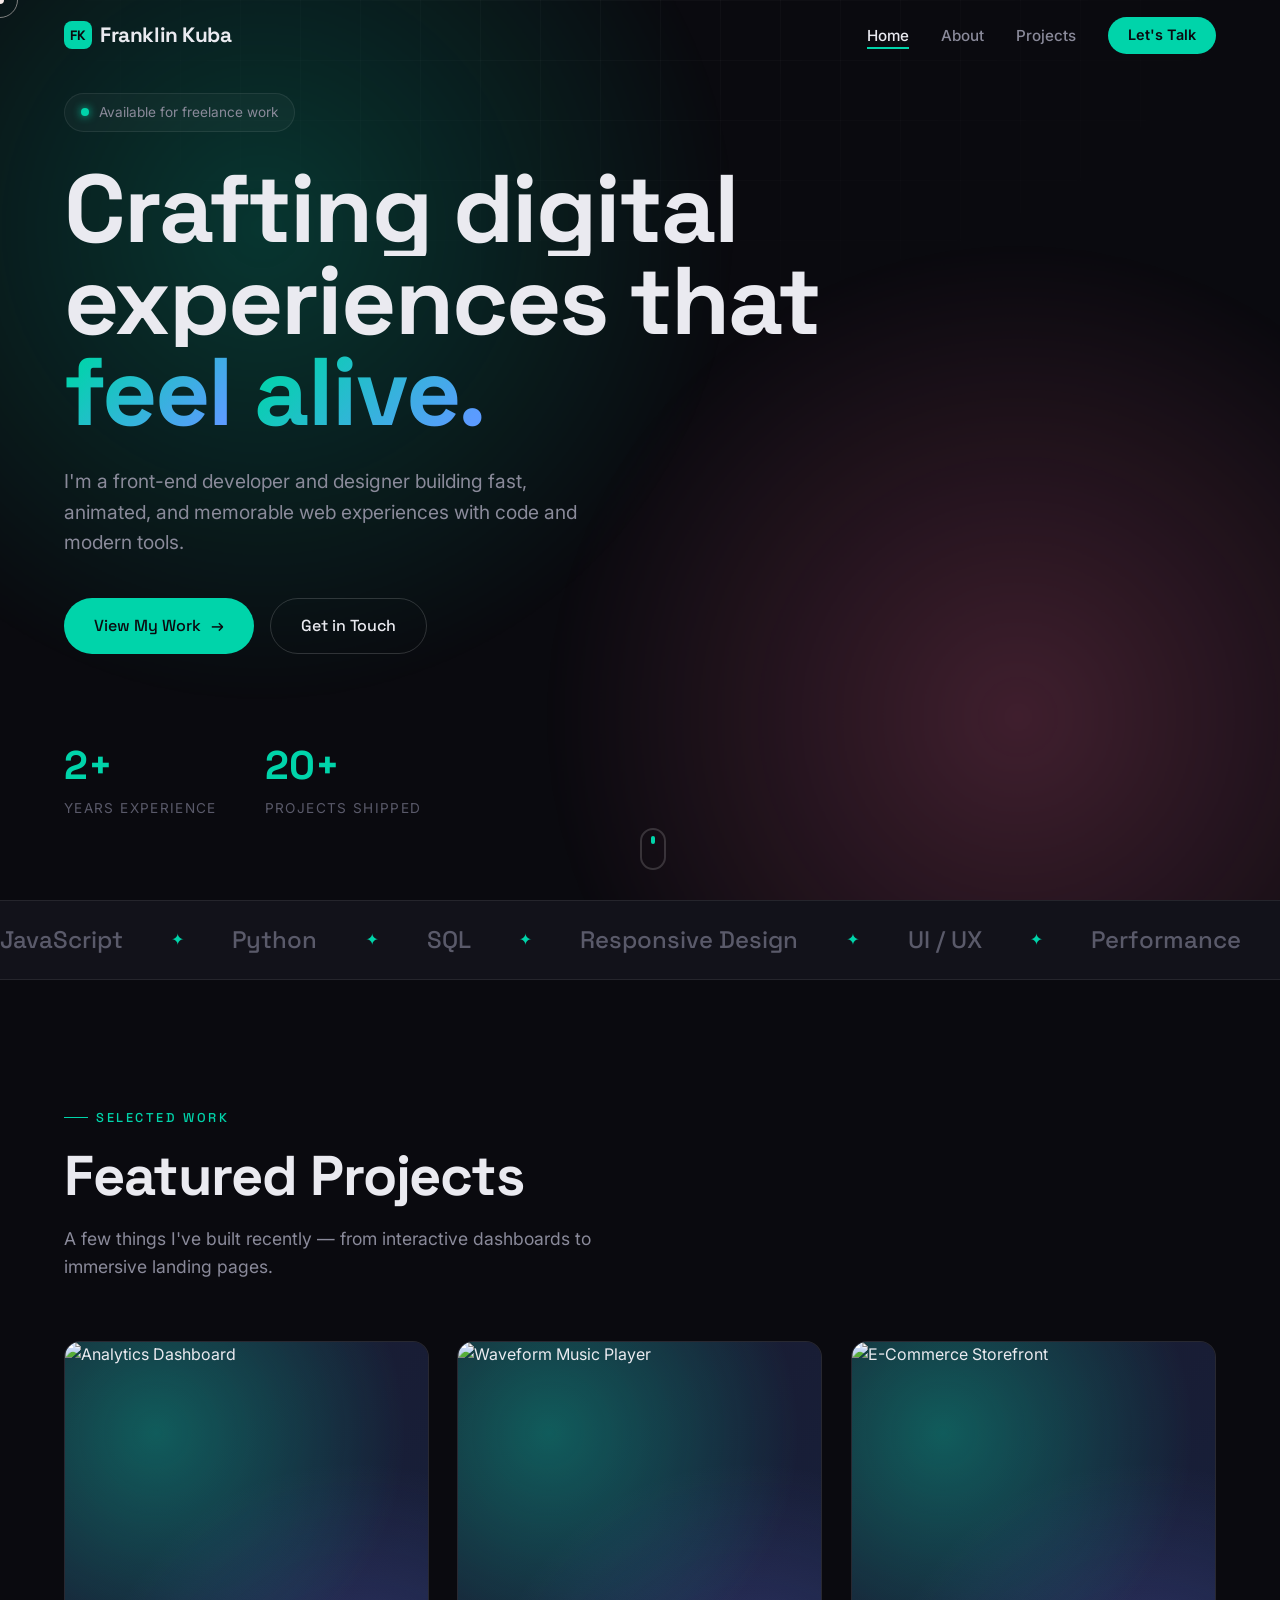
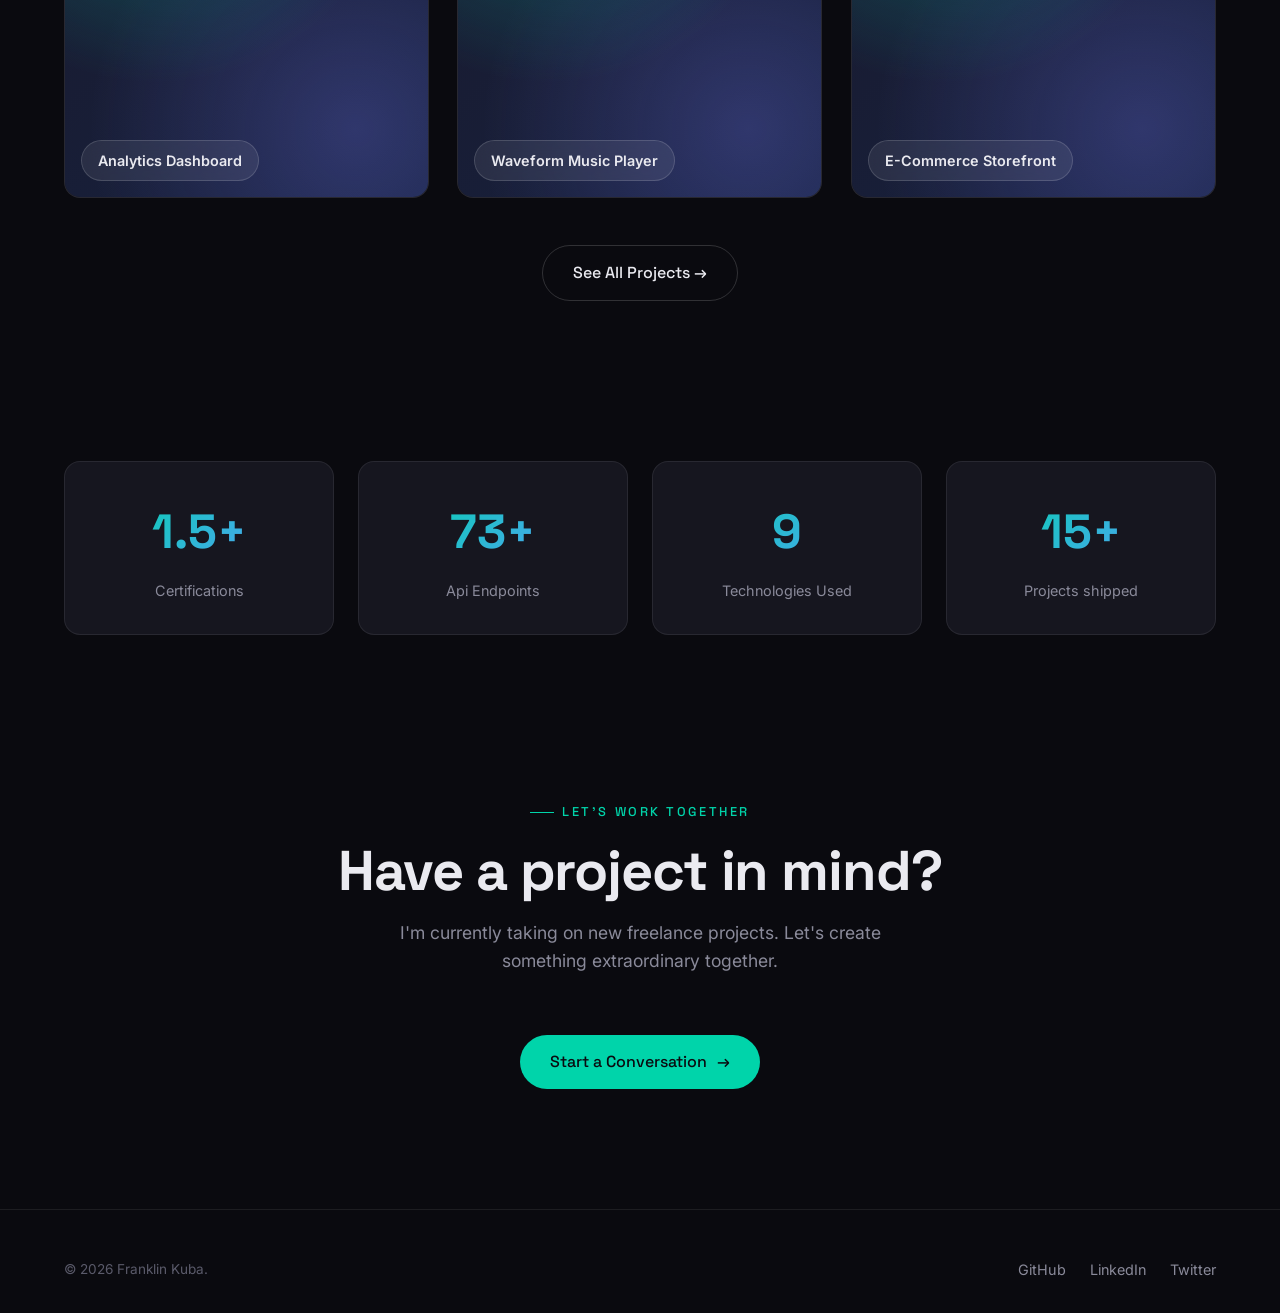
==== commit 9ed0d41b: "chore: fix footer links" ====
--- a/index.html
+++ b/index.html
@@ -319,11 +319,26 @@
       <!-- Footer -->
       <footer class="footer">
         <div class="container">
-          <div class="footer-copy">© 2026 Franklin Kuba. Built with code.</div>
+          <div class="footer-copy">© 2026 Franklin Kuba.</div>
           <div class="footer-links">
-            <a href="https://github.com" target="_blank">GitHub</a>
-            <a href="https://linkedin.com" target="_blank">LinkedIn</a>
-            <a href="https://twitter.com" target="_blank">Twitter</a>
+            <a
+              href="https://github.com/theprotoscore"
+              target="_blank"
+              class="chip"
+              >GitHub</a
+            >
+            <a
+              href="https://www.linkedin.com/in/franklinkuba/"
+              target="_blank"
+              class="chip"
+              >LinkedIn</a
+            >
+            <a
+              href="https://twitter.com/theprotoscore"
+              target="_blank"
+              class="chip"
+              >Twitter</a
+            >
           </div>
         </div>
       </footer>
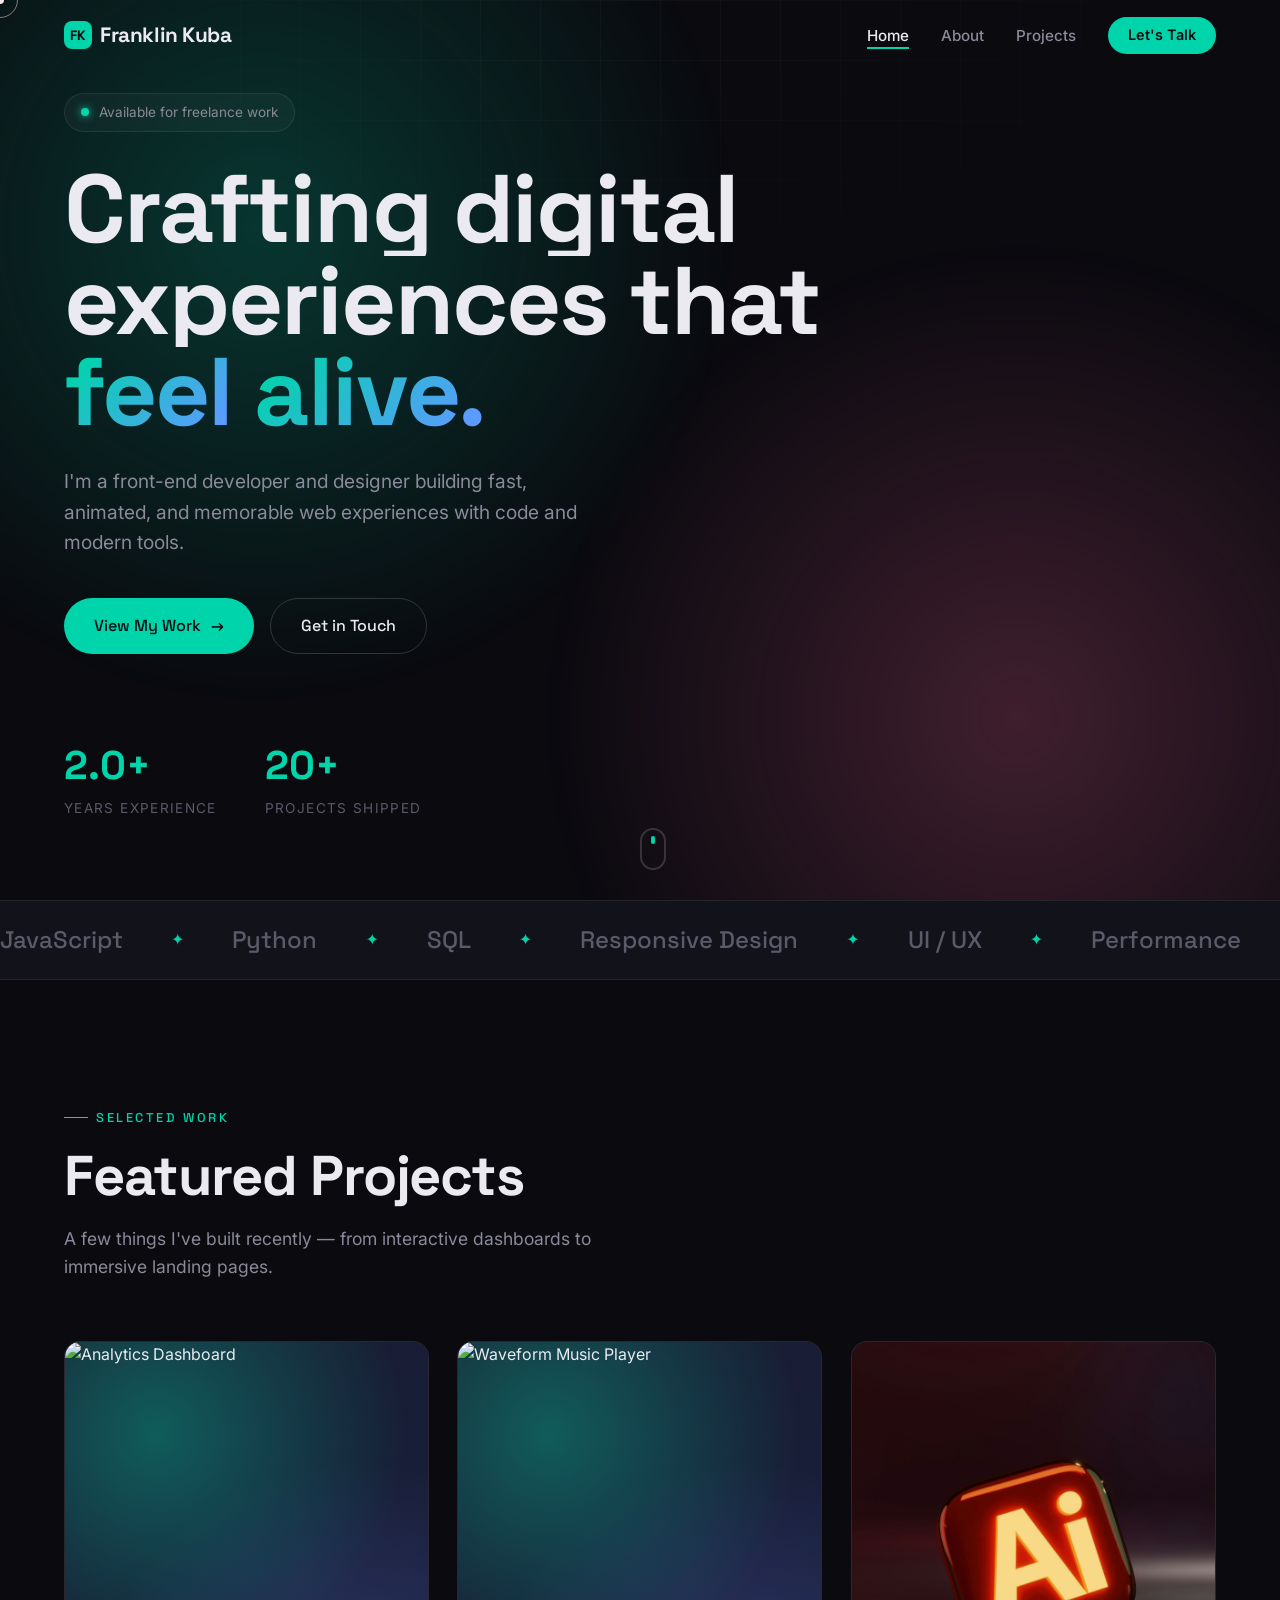
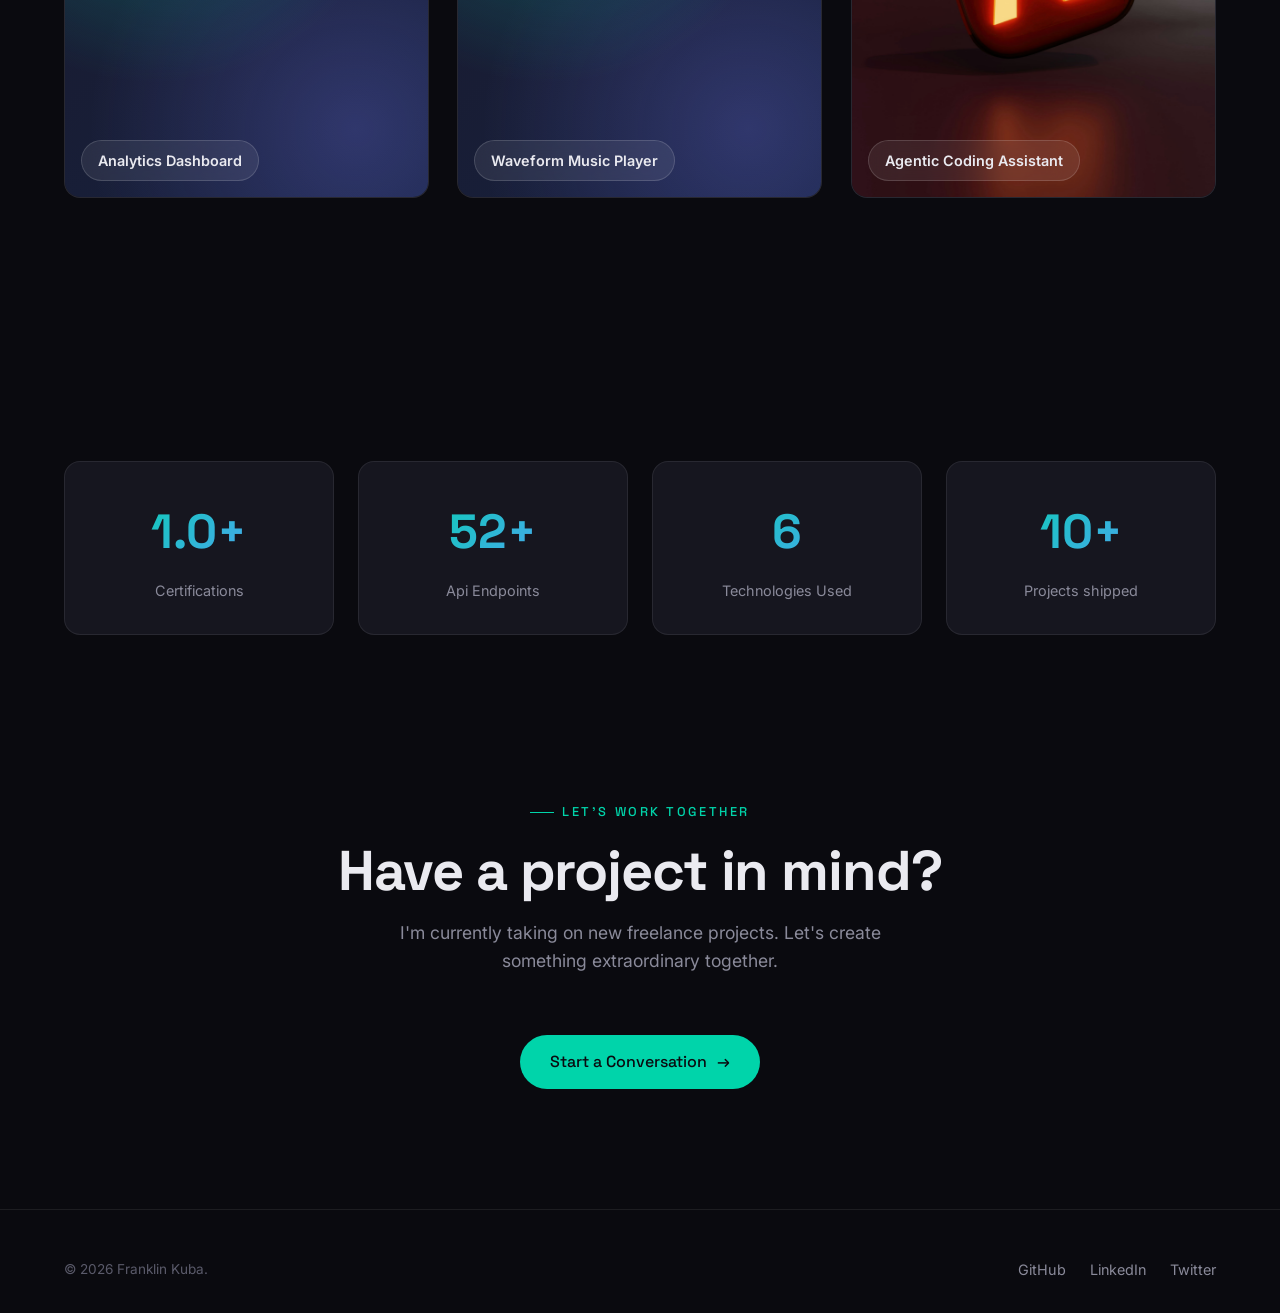
==== commit 69827501: "feat(projects): add Agentic Coding Assistant card" ====
--- a/index.html
+++ b/index.html
@@ -215,22 +215,27 @@
 
             <div class="project-card reveal reveal-delay-2">
               <div class="project-thumb">
-                <img
+                <!-- <img
                   src="https://picsum.photos/seed/storefront/800/1000"
                   alt="E-Commerce Storefront"
                   loading="lazy"
+                /> -->
+                <img
+                  src="./images/eyestetix-studio-TSKQoViASvo-unsplash.jpg"
+                  alt="Ai icon"
+                  loading="lazy"
                 />
               </div>
-              <div class="project-title-chip">E-Commerce Storefront</div>
+              <div class="project-title-chip">Agentic Coding Assistant</div>
               <div class="project-body">
-                <h3>E-Commerce Storefront</h3>
+                <h3>Agentic Coding Assistant</h3>
                 <p>
-                  Full online store with animated product galleries, cart
-                  animations, and a frictionless Stripe checkout flow.
+                  A Claude Code-style AI coding agent built from scratch in pure
+                  Python, with a chat loop, memory, and tool calling.
                 </p>
                 <div class="project-tags">
-                  <span>E-Commerce</span><span>Animation</span
-                  ><span>Stripe</span>
+                  <span>Python</span><span>AI Agent</span
+                  ><span>Tool Calling</span>
                 </div>
                 <!-- NEW -->
                 <div class="project-links">
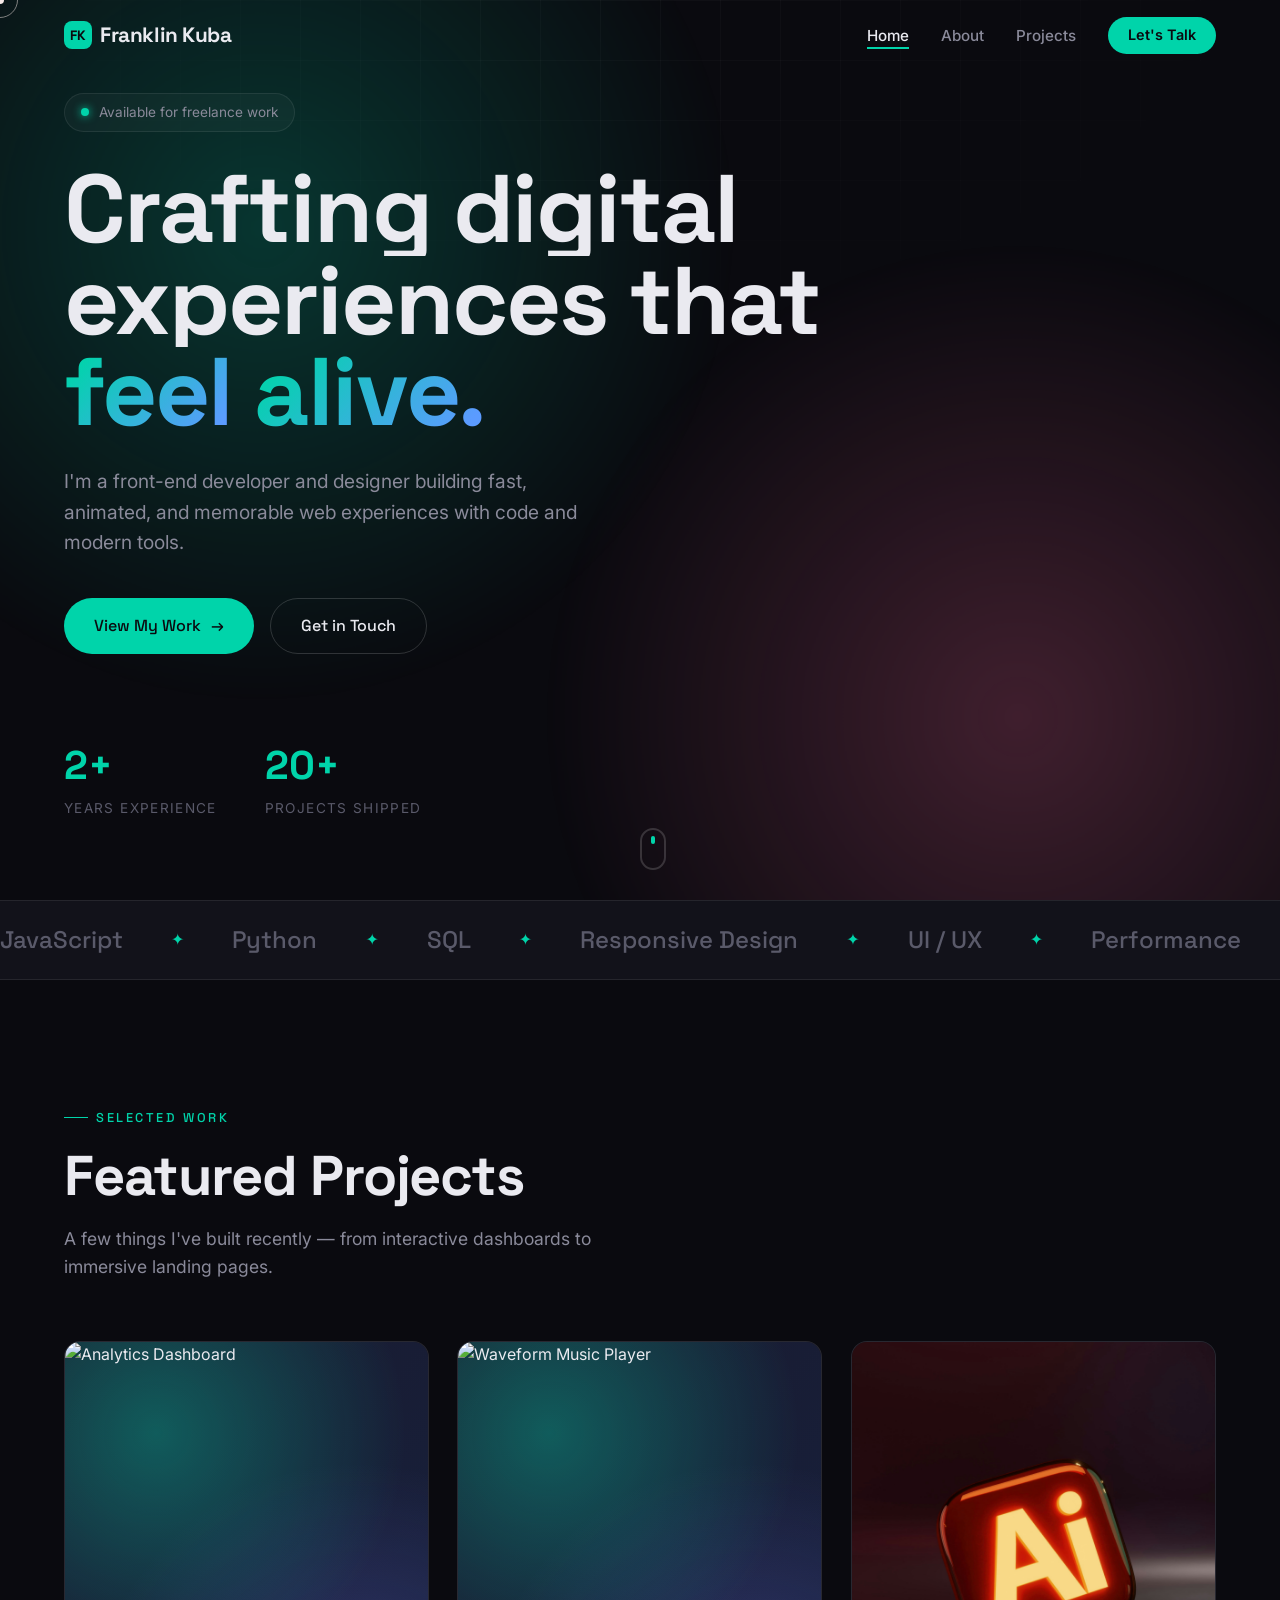
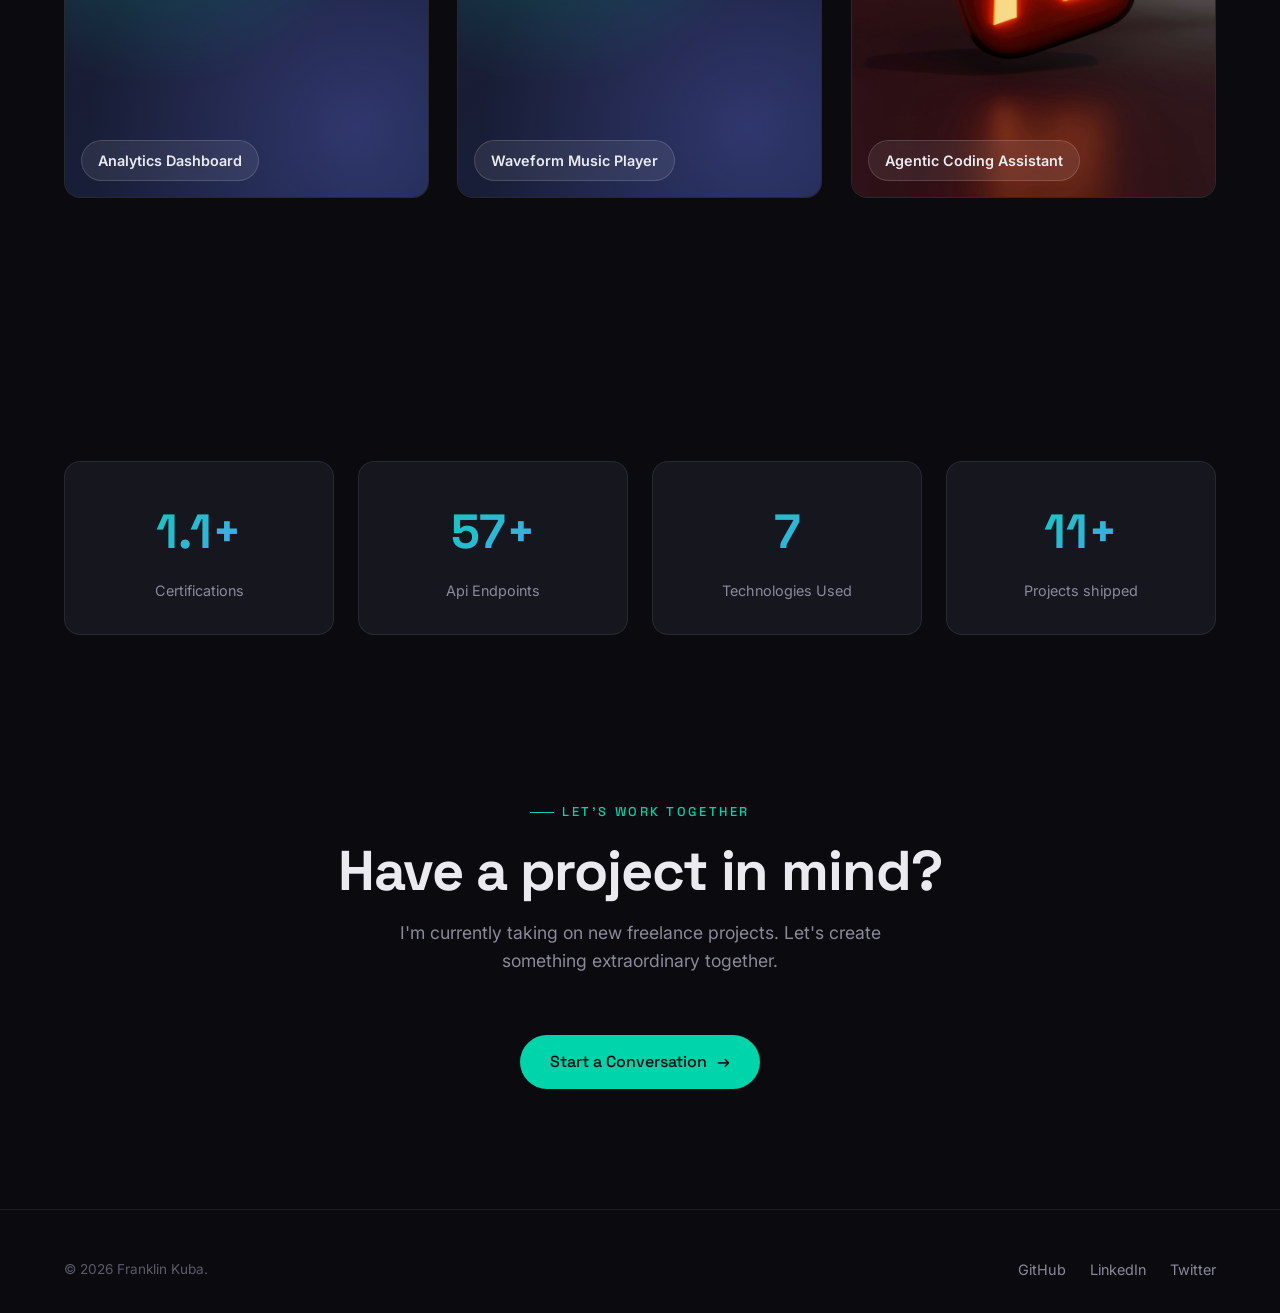
==== commit b23a9454: "feat: add agentic coding assistant demo page" ====
--- a/index.html
+++ b/index.html
@@ -240,14 +240,14 @@
                 <!-- NEW -->
                 <div class="project-links">
                   <a
-                    href="https://your-live-site.netlify.app"
+                    href="./demo.html"
                     class="link-live"
                     target="_blank"
                     rel="noopener noreferrer"
                     >Live Demo ↗</a
                   >
                   <a
-                    href="https://github.com/theprotoscore/your-repo"
+                    href="https://github.com/theprotoscore/agentic-coding-assistant"
                     class="link-repo"
                     target="_blank"
                     rel="noopener noreferrer"
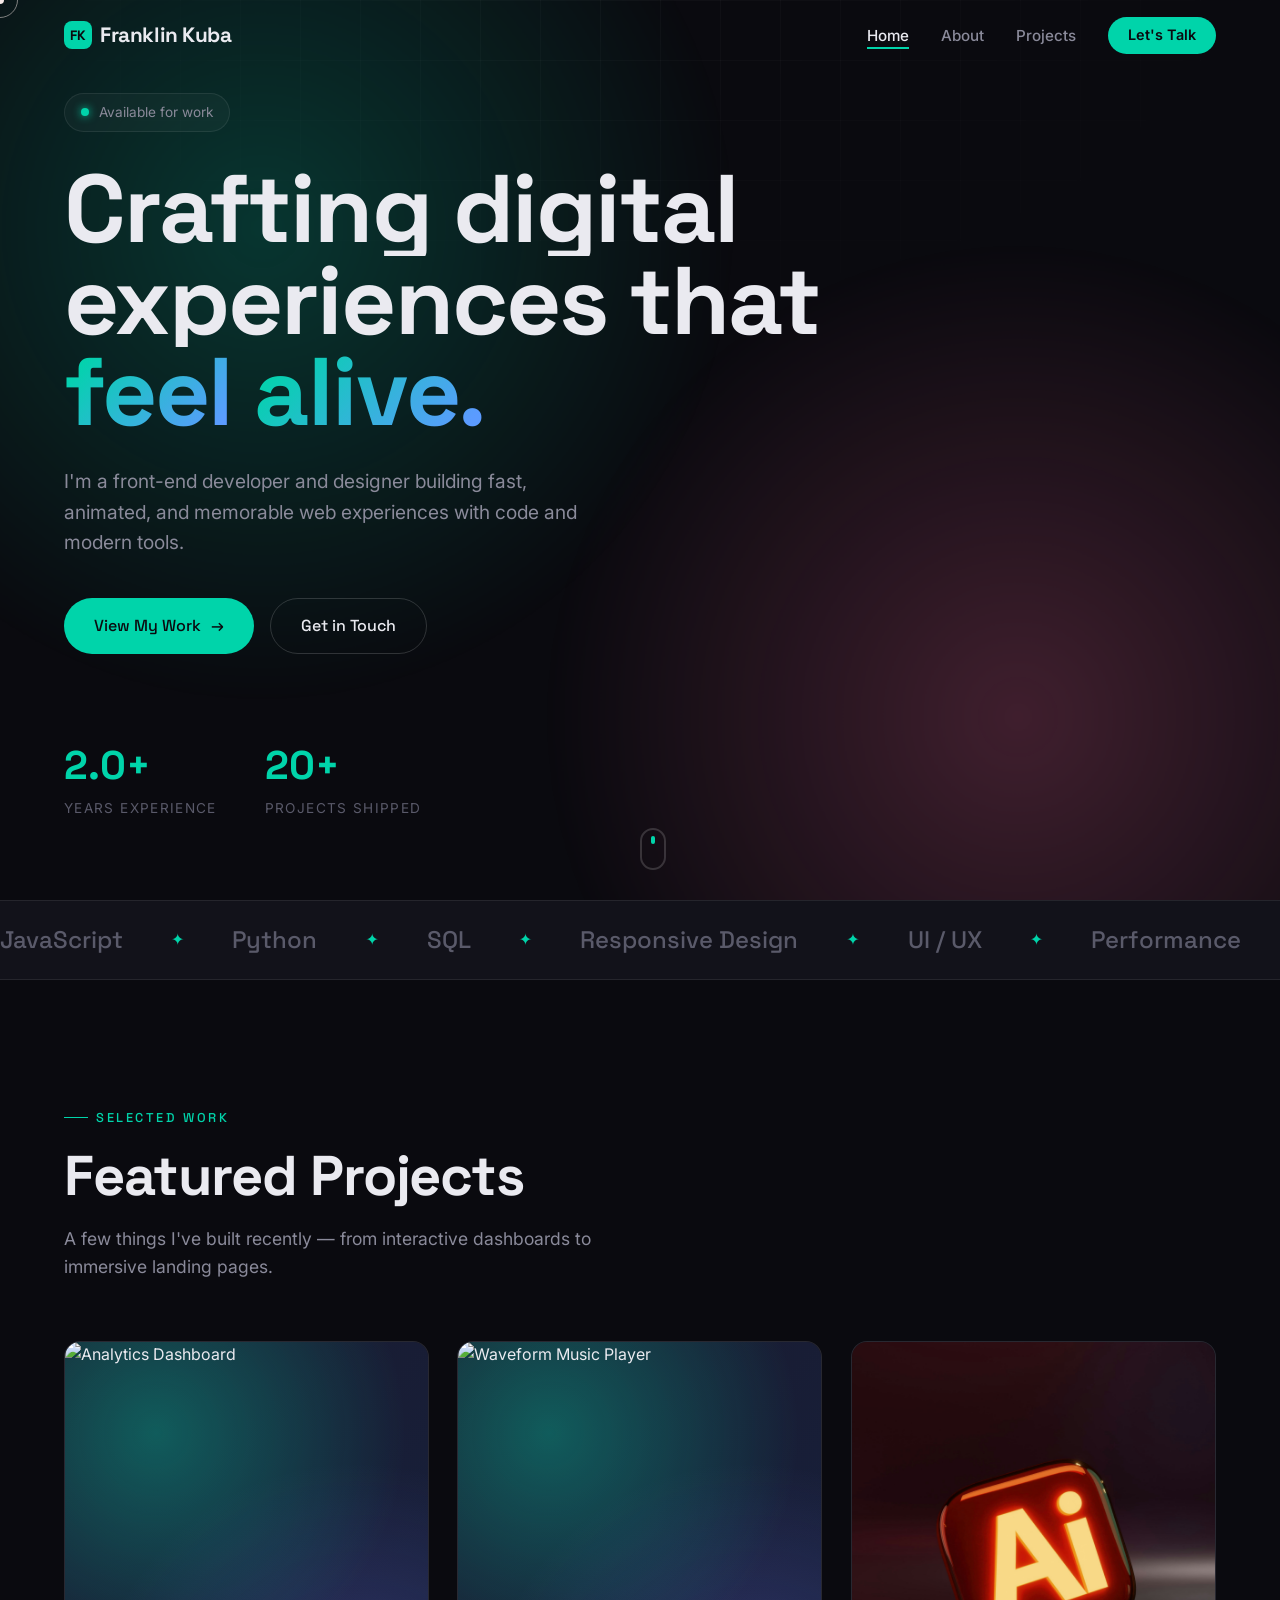
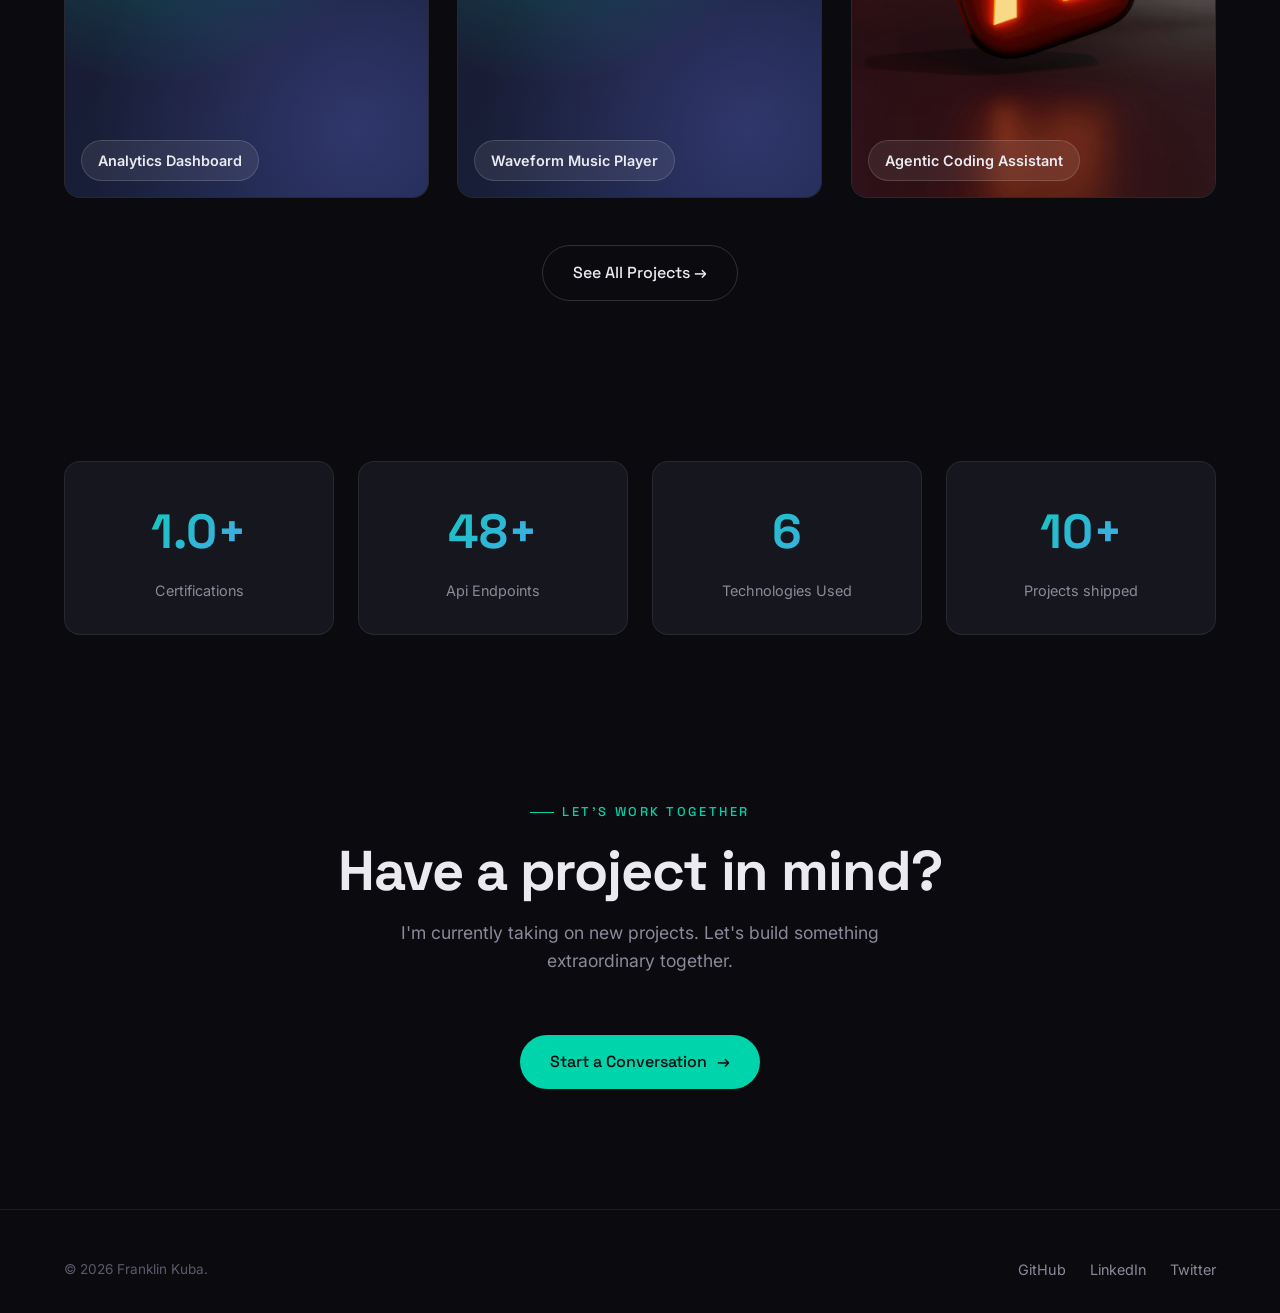
==== commit 17ab65e4: "chore: clean up texts in index.html" ====
--- a/index.html
+++ b/index.html
@@ -58,7 +58,7 @@
         <div class="container">
           <div class="hero-badge">
             <span class="dot"></span>
-            Available for freelance work
+            Available for work
           </div>
           <h1>
             <span data-split>Crafting digital</span>
@@ -310,10 +310,14 @@
               class="section-sub"
               style="margin-left: auto; margin-right: auto"
             >
-              I'm currently taking on new freelance projects. Let's create
-              something extraordinary together.
+              I'm currently taking on new projects. Let's build something
+              extraordinary together.
             </p>
-            <a href="./pages/contact.html" class="btn btn-primary">
+            <a
+              href="./pages/contact.html"
+              class="btn btn-primary"
+              style="margin-left: auto; margin-right: auto"
+            >
               Start a Conversation
               <span>→</span>
             </a>
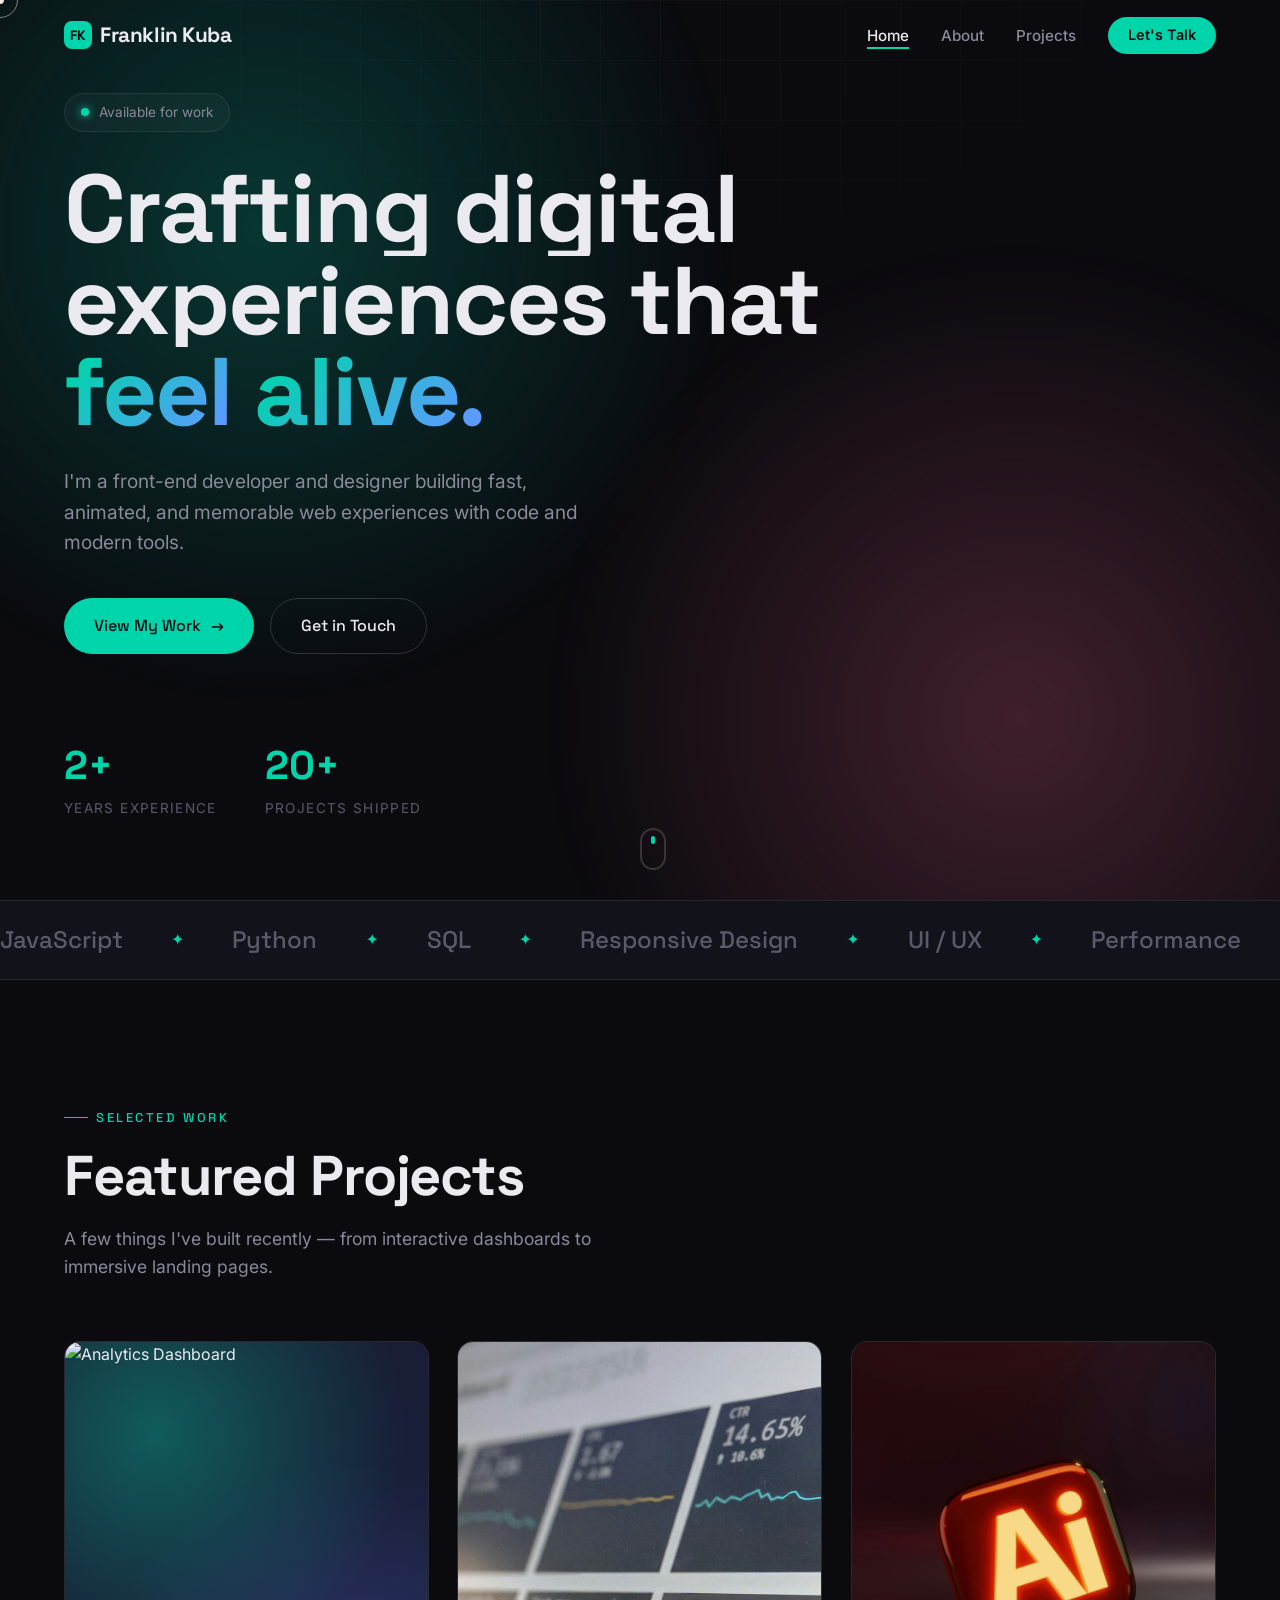
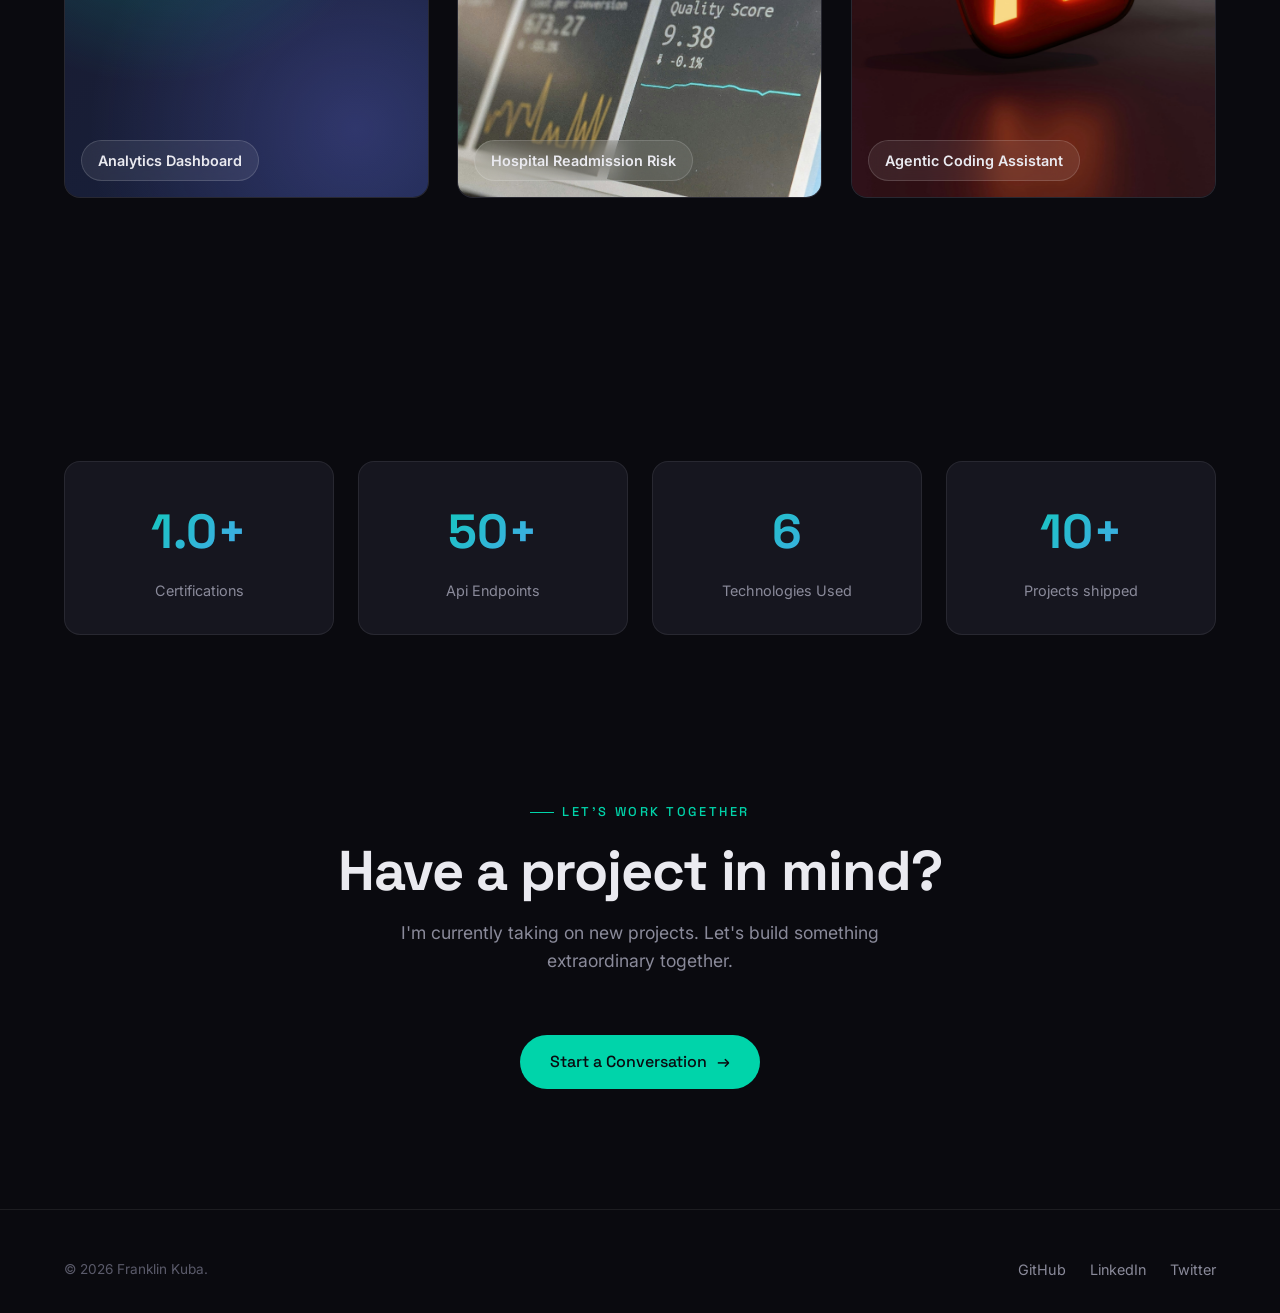
==== commit c6a84d8e: "feat: add hospital readmission project" ====
--- a/index.html
+++ b/index.html
@@ -5,7 +5,7 @@
     <link rel="icon" type="image/svg+xml" href="/vite.svg" />
     <meta name="viewport" content="width=device-width, initial-scale=1.0" />
     <link rel="stylesheet" href="./css/general.css" />
-    <title>Franklin Kuba — Web Developer & Designer</title>
+    <title>Developer and analyst portfolio</title>
     <meta
       property="og:image"
       content="https://bolt.new/static/og_default.png"
@@ -178,32 +178,34 @@
             <div class="project-card reveal reveal-delay-1">
               <div class="project-thumb">
                 <img
-                  src="https://picsum.photos/seed/waveform/800/1000"
-                  alt="Waveform Music Player"
+                  src="./images/stephen-dawson-qwtCeJ5cLYs-unsplash.jpg"
+                  alt="Hospital readmission risk analysis dashboard"
                   loading="lazy"
                 />
               </div>
-              <div class="project-title-chip">Waveform Music Player</div>
+              <div class="project-title-chip">Hospital Readmission Risk</div>
               <div class="project-body">
-                <h3>Waveform Music Player</h3>
+                <h3>Hospital Readmission Risk Analysis</h3>
                 <p>
-                  A sleek audio player featuring real-time waveform
-                  visualization, gesture controls, and playlist management.
+                  SQL analysis of 100k+ diabetic patient encounters across 130
+                  US hospitals (1999–2008). Built a cleaned cohort of 69,973
+                  patients in BigQuery and profiled 30 day readmission drivers,
+                  baseline rate 9.0%.
                 </p>
                 <div class="project-tags">
-                  <span>Web Audio</span><span>Canvas</span><span>Gestures</span>
-                </div>
-                <!-- NEW -->
+                  <span>SQL</span><span>BigQuery</span
+                  ><span>Healthcare Analytics</span><span>Data Cleaning</span>
+                </div>
                 <div class="project-links">
                   <a
-                    href="https://your-live-site.netlify.app"
+                    href="https://github.com/theprotoscore/readmission-risk-analysis-bigquery"
                     class="link-live"
                     target="_blank"
                     rel="noopener noreferrer"
-                    >Live Demo ↗</a
-                  >
-                  <a
-                    href="https://github.com/theprotoscore/your-repo"
+                    >Case Study ↗</a
+                  >
+                  <a
+                    href="https://github.com/theprotoscore/readmission-risk-analysis-bigquery"
                     class="link-repo"
                     target="_blank"
                     rel="noopener noreferrer"
@@ -212,7 +214,6 @@
                 </div>
               </div>
             </div>
-
             <div class="project-card reveal reveal-delay-2">
               <div class="project-thumb">
                 <!-- <img
